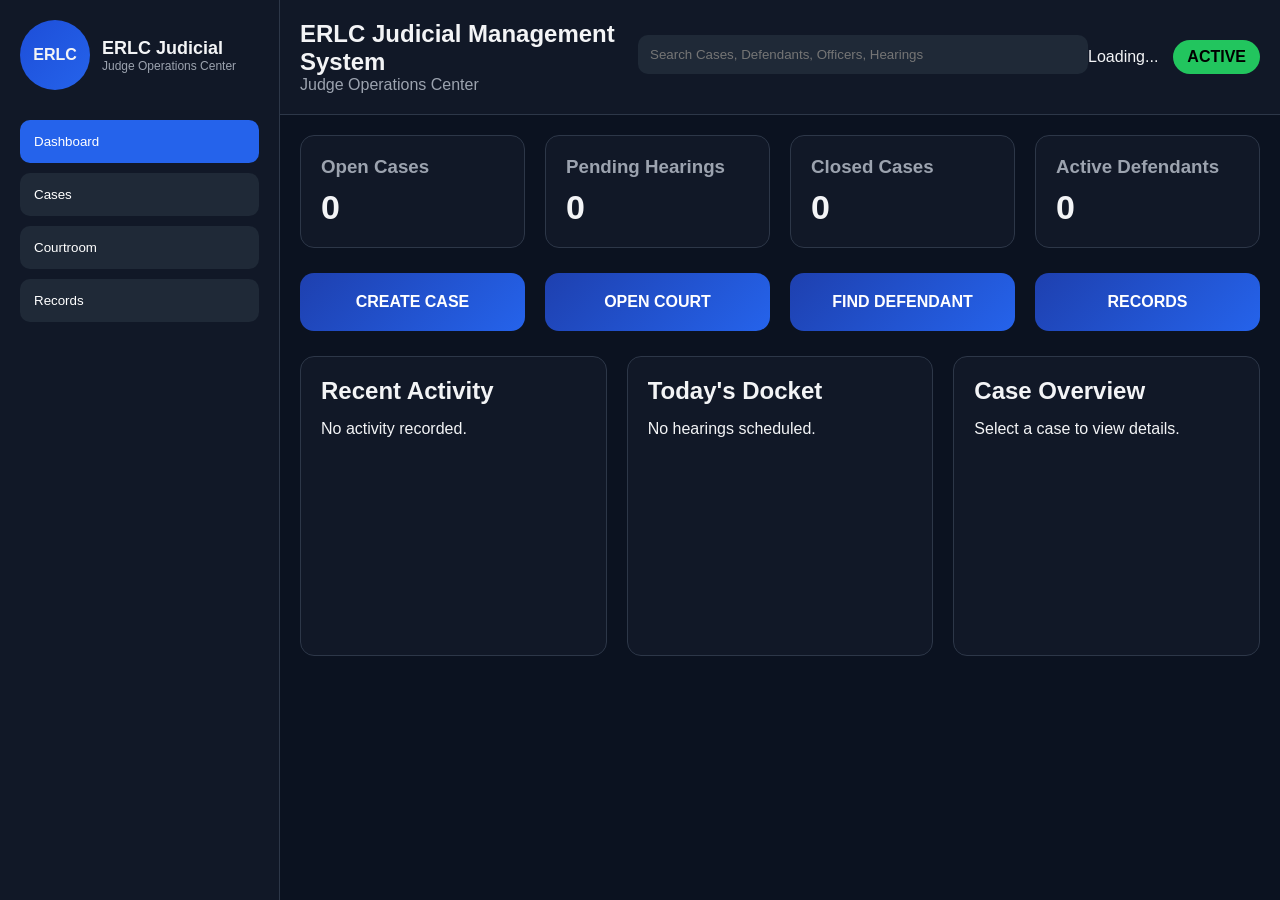
==== index.html @ 51090bc7 "Update index.html" ====
<!DOCTYPE html>
<html lang="en">

<head>

<meta charset="UTF-8">
<meta name="viewport" content="width=device-width, initial-scale=1.0">

<title>ERLC Judicial Management System</title>

<link rel="stylesheet" href="main.css">

<script defer src="storage.js"></script>
<script defer src="database.js"></script>
<script defer src="router.js"></script>
<script defer src="modal.js"></script>
<script defer src="dashboard.js"></script>
<script defer src="app.js"></script>

</head>

<body>

<div class="app">

    <!-- SIDEBAR -->

    <aside class="sidebar">

        <div class="seal-container">

            <div class="seal-placeholder">
                ERLC
            </div>

            <div class="brand">

                <h2>ERLC Judicial</h2>

                <p>Judge Operations Center</p>

            </div>

        </div>

        <nav>

            <button class="nav-btn active"
                    data-page="dashboard">

                Dashboard

            </button>

            <button class="nav-btn"
                    data-page="cases">

                Cases

            </button>

            <button class="nav-btn"
                    data-page="courtroom">

                Courtroom

            </button>

            <button class="nav-btn"
                    data-page="records">

                Records

            </button>

        </nav>

    </aside>

    <!-- MAIN -->

    <main class="main">

        <!-- HEADER -->

        <header class="header">

            <div class="header-left">

                <h1>
                    ERLC Judicial Management System
                </h1>

                <span>
                    Judge Operations Center
                </span>

            </div>

            <div class="header-center">

                <input
                    id="globalSearch"
                    type="text"
                    placeholder="Search Cases, Defendants, Officers, Hearings">

            </div>

            <div class="header-right">

                <div id="currentTime">
                    Loading...
                </div>

                <div class="activity-indicator">

                    ACTIVE

                </div>

            </div>

        </header>

        <!-- DASHBOARD -->

        <section
            id="dashboardPage"
            class="page active">

            <div class="stats-grid">

                <div class="stat-card">

                    <h3>Open Cases</h3>

                    <p id="openCases">0</p>

                </div>

                <div class="stat-card">

                    <h3>Pending Hearings</h3>

                    <p id="pendingHearings">0</p>

                </div>

                <div class="stat-card">

                    <h3>Closed Cases</h3>

                    <p id="closedCases">0</p>

                </div>

                <div class="stat-card">

                    <h3>Active Defendants</h3>

                    <p id="activeDefendants">0</p>

                </div>

            </div>

            <!-- COMMAND CENTER -->

            <div class="command-grid">

                <button class="command-btn">

                    CREATE CASE

                </button>

                <button class="command-btn">

                    OPEN COURT

                </button>

                <button class="command-btn">

                    FIND DEFENDANT

                </button>

                <button class="command-btn">

                    RECORDS

                </button>

            </div>

            <!-- PANELS -->

            <div class="panel-grid">

                <div class="panel">

                    <h2>Recent Activity</h2>

                    <div id="activityFeed">

                        No activity recorded.

                    </div>

                </div>

                <div class="panel">

                    <h2>Today's Docket</h2>

                    <div id="todayDocket">

                        No hearings scheduled.

                    </div>

                </div>

                <div class="panel">

                    <h2>Case Overview</h2>

                    <div id="caseOverview">

                        Select a case to view details.

                    </div>

                </div>

            </div>

        </section>

        <!-- PLACEHOLDERS -->

        <section
            id="casesPage"
            class="page">

            <h1>Cases Module Coming In Build 2</h1>

        </section>

        <section
            id="courtroomPage"
            class="page">

            <h1>Courtroom Module Coming In Build 3</h1>

        </section>

        <section
            id="recordsPage"
            class="page">

            <h1>Records Module Coming In Build 3</h1>

        </section>

    </main>

</div>

<div id="modalContainer"></div>

</body>
</html>
---- main.css ----
:root{
    --bg:#0b1220;
    --panel:#111827;
    --panel2:#1f2937;
    --border:#2d3748;
    --text:#f3f4f6;
    --muted:#9ca3af;
    --accent:#2563eb;

    --open:#3b82f6;
    --pending:#eab308;
    --incourt:#8b5cf6;
    --closed:#22c55e;
    --dismissed:#ef4444;
}

*{
    margin:0;
    padding:0;
    box-sizing:border-box;
}

body{
    background:var(--bg);
    color:var(--text);
    font-family:Segoe UI,Arial,sans-serif;
    height:100vh;
    overflow:hidden;
}

.app{
    display:flex;
    height:100vh;
}

.sidebar{
    width:280px;
    background:var(--panel);
    border-right:1px solid var(--border);
    padding:20px;
}

.seal-container{
    display:flex;
    gap:12px;
    align-items:center;
    margin-bottom:30px;
}

.seal-placeholder{
    width:70px;
    height:70px;
    border-radius:50%;
    background:linear-gradient(
        135deg,
        #1d4ed8,
        #2563eb
    );

    display:flex;
    align-items:center;
    justify-content:center;

    font-weight:bold;
}

.brand h2{
    font-size:18px;
}

.brand p{
    color:var(--muted);
    font-size:12px;
}

nav{
    display:flex;
    flex-direction:column;
    gap:10px;
}

.nav-btn{
    border:none;
    background:var(--panel2);
    color:white;
    padding:14px;
    border-radius:10px;
    cursor:pointer;
    text-align:left;
    transition:.2s;
}

.nav-btn:hover{
    background:#374151;
}

.nav-btn.active{
    background:var(--accent);
}

.main{
    flex:1;
    overflow:auto;
}

.header{
    display:flex;
    justify-content:space-between;
    align-items:center;

    padding:20px;
    background:var(--panel);

    border-bottom:
    1px solid var(--border);
}

.header-left h1{
    font-size:24px;
}

.header-left span{
    color:var(--muted);
}

.header-center input{
    width:450px;
    max-width:100%;
    padding:12px;
    border-radius:10px;
    border:none;
    background:var(--panel2);
    color:white;
}

.header-right{
    display:flex;
    gap:15px;
    align-items:center;
}

.activity-indicator{
    background:#22c55e;
    color:black;
    font-weight:bold;
    padding:8px 14px;
    border-radius:999px;
}

.page{
    display:none;
    padding:20px;
}

.page.active{
    display:block;
}

.stats-grid{
    display:grid;
    grid-template-columns:
    repeat(auto-fit,minmax(220px,1fr));

    gap:20px;
}

.stat-card{
    background:var(--panel);
    border:1px solid var(--border);
    border-radius:14px;
    padding:20px;
}

.stat-card h3{
    color:var(--muted);
    margin-bottom:10px;
}

.stat-card p{
    font-size:34px;
    font-weight:bold;
}

.command-grid{
    margin-top:25px;

    display:grid;

    grid-template-columns:
    repeat(auto-fit,minmax(220px,1fr));

    gap:20px;
}

.command-btn{
    background:
    linear-gradient(
        135deg,
        #1e40af,
        #2563eb
    );

    border:none;
    color:white;

    padding:20px;

    border-radius:14px;

    font-size:16px;
    font-weight:bold;

    cursor:pointer;

    transition:.2s;
}

.command-btn:hover{
    transform:translateY(-2px);
}

.panel-grid{
    margin-top:25px;

    display:grid;

    grid-template-columns:
    1fr 1fr 1fr;

    gap:20px;
}

.panel{
    background:var(--panel);
    border:1px solid var(--border);

    border-radius:14px;

    padding:20px;

    min-height:300px;
}

.panel h2{
    margin-bottom:15px;
}

.modal-overlay{
    position:fixed;
    inset:0;

    background:
    rgba(0,0,0,.7);

    display:flex;
    align-items:center;
    justify-content:center;

    z-index:999;
}

.modal{
    width:700px;
    max-width:95%;

    background:var(--panel);

    border-radius:14px;

    padding:25px;
}

.modal-close{
    float:right;
    cursor:pointer;
}

input,
select,
textarea{
    width:100%;
    margin-top:10px;
    margin-bottom:15px;

    padding:12px;

    border:none;

    border-radius:10px;

    background:var(--panel2);

    color:white;
}

button{
    cursor:pointer;
}

.status-open{
    color:var(--open);
}

.status-pending{
    color:var(--pending);
}

.status-incourt{
    color:var(--incourt);
}

.status-closed{
    color:var(--closed);
}

.status-dismissed{
    color:var(--dismissed);
}
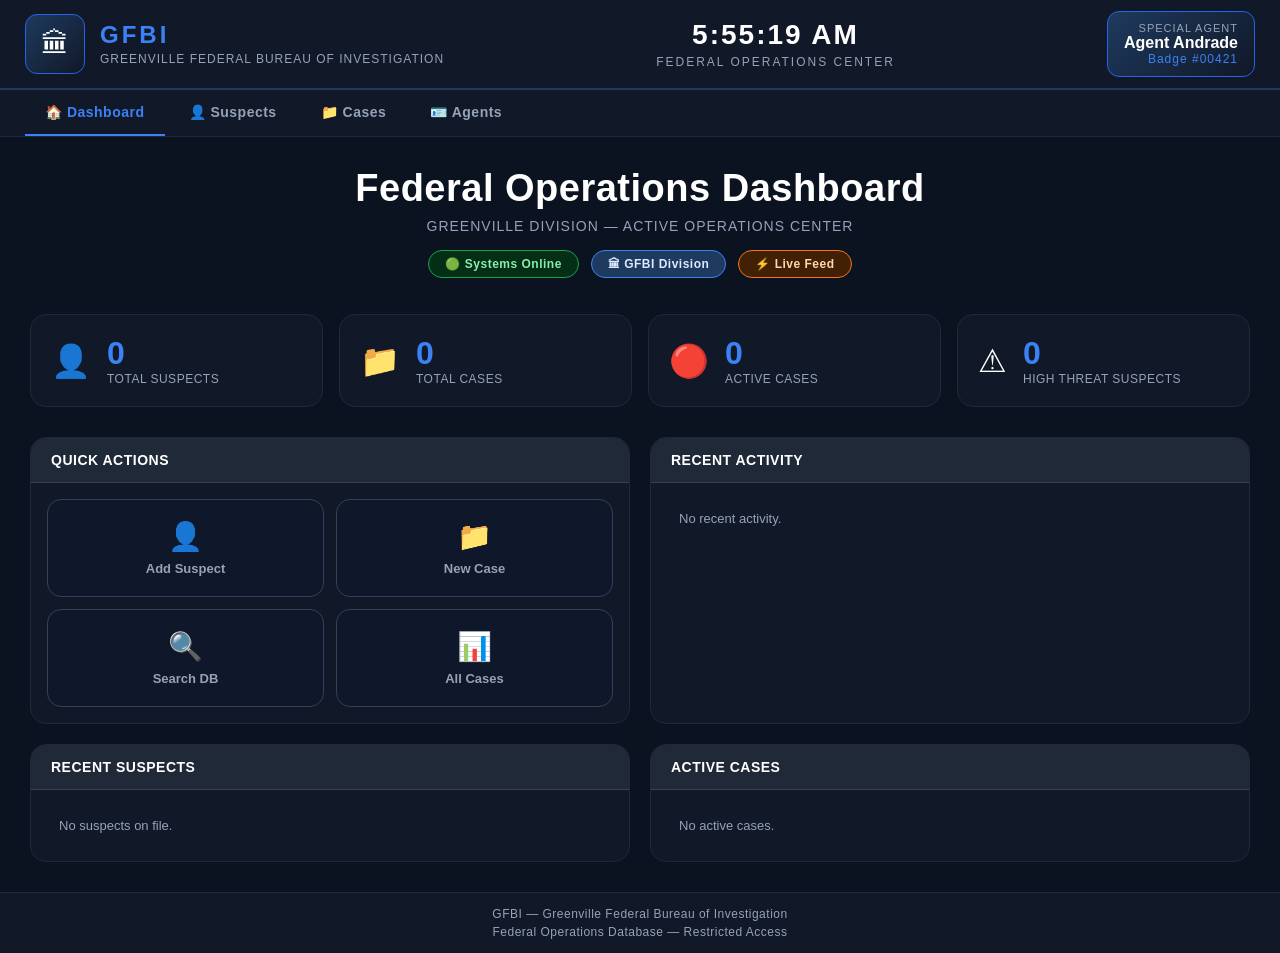
==== commit 52f813b1: "fbi" ====
--- a/index.html
+++ b/index.html
@@ -1,274 +1,543 @@
 <!DOCTYPE html>
 <html lang="en">
-
 <head>
-
 <meta charset="UTF-8">
 <meta name="viewport" content="width=device-width, initial-scale=1.0">
-
-<title>ERLC Judicial Management System</title>
-
-<link rel="stylesheet" href="main.css">
-
-<script defer src="storage.js"></script>
-<script defer src="database.js"></script>
-<script defer src="router.js"></script>
-<script defer src="modal.js"></script>
-<script defer src="dashboard.js"></script>
-<script defer src="app.js"></script>
-
+<title>GFBI — Greenville Federal Bureau of Investigation</title>
+<link rel="stylesheet" href="style.css">
 </head>
-
 <body>
 
-<div class="app">
-
-    <!-- SIDEBAR -->
-
-    <aside class="sidebar">
-
-        <div class="seal-container">
-
-            <div class="seal-placeholder">
-                ERLC
-            </div>
-
-            <div class="brand">
-
-                <h2>ERLC Judicial</h2>
-
-                <p>Judge Operations Center</p>
-
-            </div>
-
-        </div>
-
-        <nav>
-
-            <button class="nav-btn active"
-                    data-page="dashboard">
-
-                Dashboard
-
-            </button>
-
-            <button class="nav-btn"
-                    data-page="cases">
-
-                Cases
-
-            </button>
-
-            <button class="nav-btn"
-                    data-page="courtroom">
-
-                Courtroom
-
-            </button>
-
-            <button class="nav-btn"
-                    data-page="records">
-
-                Records
-
-            </button>
-
-        </nav>
-
-    </aside>
-
-    <!-- MAIN -->
-
-    <main class="main">
-
-        <!-- HEADER -->
-
-        <header class="header">
-
-            <div class="header-left">
-
-                <h1>
-                    ERLC Judicial Management System
-                </h1>
-
-                <span>
-                    Judge Operations Center
-                </span>
-
-            </div>
-
-            <div class="header-center">
-
-                <input
-                    id="globalSearch"
-                    type="text"
-                    placeholder="Search Cases, Defendants, Officers, Hearings">
-
-            </div>
-
-            <div class="header-right">
-
-                <div id="currentTime">
-                    Loading...
-                </div>
-
-                <div class="activity-indicator">
-
-                    ACTIVE
-
-                </div>
-
-            </div>
-
-        </header>
-
-        <!-- DASHBOARD -->
-
-        <section
-            id="dashboardPage"
-            class="page active">
-
-            <div class="stats-grid">
-
-                <div class="stat-card">
-
-                    <h3>Open Cases</h3>
-
-                    <p id="openCases">0</p>
-
-                </div>
-
-                <div class="stat-card">
-
-                    <h3>Pending Hearings</h3>
-
-                    <p id="pendingHearings">0</p>
-
-                </div>
-
-                <div class="stat-card">
-
-                    <h3>Closed Cases</h3>
-
-                    <p id="closedCases">0</p>
-
-                </div>
-
-                <div class="stat-card">
-
-                    <h3>Active Defendants</h3>
-
-                    <p id="activeDefendants">0</p>
-
-                </div>
-
-            </div>
-
-            <!-- COMMAND CENTER -->
-
-            <div class="command-grid">
-
-                <button class="command-btn">
-
-                    CREATE CASE
-
+<!-- HEADER -->
+<header class="top-bar">
+
+    <div class="header-left">
+        <div class="fbi-badge">
+            <span>🏛</span>
+        </div>
+        <div class="system-branding">
+            <h1>GFBI</h1>
+            <span>Greenville Federal Bureau of Investigation</span>
+        </div>
+    </div>
+
+    <div class="header-center">
+        <div id="clock">00:00:00</div>
+        <div class="dashboard-label">Federal Operations Center</div>
+    </div>
+
+    <div class="header-right">
+        <div class="agent-card">
+            <div class="agent-rank">Special Agent</div>
+            <div class="agent-name">Agent Andrade</div>
+            <div class="agent-badge">Badge #00421</div>
+        </div>
+    </div>
+
+</header>
+
+<!-- NAV -->
+<nav class="main-nav">
+    <button class="nav-btn active" onclick="showPage('dashboard')">
+        🏠 Dashboard
+    </button>
+    <button class="nav-btn" onclick="showPage('suspects')">
+        👤 Suspects
+    </button>
+    <button class="nav-btn" onclick="showPage('cases')">
+        📁 Cases
+    </button>
+    <button class="nav-btn" onclick="showPage('agents')">
+        🪪 Agents
+    </button>
+</nav>
+
+<!-- ================================================= -->
+<!-- DASHBOARD PAGE -->
+<!-- ================================================= -->
+<div id="page-dashboard" class="page active">
+
+    <div class="page-hero">
+        <h2>Federal Operations Dashboard</h2>
+        <p>Greenville Division — Active Operations Center</p>
+        <div class="hero-badges">
+            <span class="hero-badge green">🟢 Systems Online</span>
+            <span class="hero-badge blue">🏛 GFBI Division</span>
+            <span class="hero-badge yellow">⚡ Live Feed</span>
+        </div>
+    </div>
+
+    <div class="stats-row">
+        <div class="stat-card">
+            <div class="stat-icon">👤</div>
+            <div class="stat-info">
+                <div id="statSuspects" class="stat-number">0</div>
+                <div class="stat-label">Total Suspects</div>
+            </div>
+        </div>
+        <div class="stat-card">
+            <div class="stat-icon">📁</div>
+            <div class="stat-info">
+                <div id="statCases" class="stat-number">0</div>
+                <div class="stat-label">Total Cases</div>
+            </div>
+        </div>
+        <div class="stat-card">
+            <div class="stat-icon">🔴</div>
+            <div class="stat-info">
+                <div id="statActive" class="stat-number">0</div>
+                <div class="stat-label">Active Cases</div>
+            </div>
+        </div>
+        <div class="stat-card">
+            <div class="stat-icon">⚠</div>
+            <div class="stat-info">
+                <div id="statHighThreat" class="stat-number">0</div>
+                <div class="stat-label">High Threat Suspects</div>
+            </div>
+        </div>
+    </div>
+
+    <div class="dashboard-grid">
+
+        <div class="db-panel">
+            <div class="panel-header">Quick Actions</div>
+            <div class="quick-actions">
+                <button class="qa-btn" onclick="openPopup('addSuspect')">
+                    <span>👤</span>
+                    <p>Add Suspect</p>
                 </button>
-
-                <button class="command-btn">
-
-                    OPEN COURT
-
+                <button class="qa-btn" onclick="openPopup('addCase')">
+                    <span>📁</span>
+                    <p>New Case</p>
                 </button>
-
-                <button class="command-btn">
-
-                    FIND DEFENDANT
-
+                <button class="qa-btn" onclick="showPage('suspects')">
+                    <span>🔍</span>
+                    <p>Search DB</p>
                 </button>
-
-                <button class="command-btn">
-
-                    RECORDS
-
+                <button class="qa-btn" onclick="showPage('cases')">
+                    <span>📊</span>
+                    <p>All Cases</p>
                 </button>
-
-            </div>
-
-            <!-- PANELS -->
-
-            <div class="panel-grid">
-
-                <div class="panel">
-
-                    <h2>Recent Activity</h2>
-
-                    <div id="activityFeed">
-
-                        No activity recorded.
-
+            </div>
+        </div>
+
+        <div class="db-panel">
+            <div class="panel-header">Recent Activity</div>
+            <div id="activityFeed">
+                <div class="feed-empty">No recent activity.</div>
+            </div>
+        </div>
+
+        <div class="db-panel">
+            <div class="panel-header">Recent Suspects</div>
+            <div id="recentSuspects">
+                <div class="feed-empty">No suspects on file.</div>
+            </div>
+        </div>
+
+        <div class="db-panel">
+            <div class="panel-header">Active Cases</div>
+            <div id="activeCasesFeed">
+                <div class="feed-empty">No active cases.</div>
+            </div>
+        </div>
+
+    </div>
+
+</div>
+
+<!-- ================================================= -->
+<!-- SUSPECTS PAGE -->
+<!-- ================================================= -->
+<div id="page-suspects" class="page hidden">
+
+    <div class="page-toolbar">
+        <h2>Suspects Database</h2>
+        <div class="toolbar-right">
+            <input id="suspectSearch" placeholder="Search suspects..." oninput="renderSuspects()">
+            <select id="suspectFilter" onchange="renderSuspects()">
+                <option value="all">All Threat Levels</option>
+                <option value="LOW">Low</option>
+                <option value="MEDIUM">Medium</option>
+                <option value="HIGH">High</option>
+                <option value="EXTREME">Extreme</option>
+            </select>
+            <button class="action-btn" onclick="openPopup('addSuspect')">+ Add Suspect</button>
+        </div>
+    </div>
+
+    <div id="suspectGrid" class="suspect-grid"></div>
+
+</div>
+
+<!-- ================================================= -->
+<!-- CASES PAGE -->
+<!-- ================================================= -->
+<div id="page-cases" class="page hidden">
+
+    <div class="page-toolbar">
+        <h2>Cases Database</h2>
+        <div class="toolbar-right">
+            <input id="caseSearch" placeholder="Search cases..." oninput="renderCases()">
+            <select id="caseFilter" onchange="renderCases()">
+                <option value="all">All Statuses</option>
+                <option value="OPEN">Open</option>
+                <option value="ACTIVE">Active</option>
+                <option value="CLOSED">Closed</option>
+                <option value="COLD">Cold Case</option>
+            </select>
+            <button class="action-btn" onclick="openPopup('addCase')">+ New Case</button>
+        </div>
+    </div>
+
+    <div id="caseGrid" class="case-grid"></div>
+
+</div>
+
+<!-- ================================================= -->
+<!-- AGENTS PAGE -->
+<!-- ================================================= -->
+<div id="page-agents" class="page hidden">
+
+    <div class="page-toolbar">
+        <h2>Agent Panel</h2>
+    </div>
+
+    <div class="agent-profile-card">
+
+        <div class="agent-profile-left">
+            <div class="agent-avatar">🪪</div>
+            <div class="agent-profile-name">Agent Andrade</div>
+            <div class="agent-profile-rank">Special Agent</div>
+            <div class="agent-profile-badge">Badge #00421</div>
+            <div class="agent-status-badge">● Active Duty</div>
+        </div>
+
+        <div class="agent-profile-right">
+            <div class="agent-stat-grid">
+                <div class="agent-stat">
+                    <div id="agentCases" class="agent-stat-num">0</div>
+                    <div class="agent-stat-label">Cases Filed</div>
+                </div>
+                <div class="agent-stat">
+                    <div id="agentSuspects" class="agent-stat-num">0</div>
+                    <div class="agent-stat-label">Suspects Added</div>
+                </div>
+                <div class="agent-stat">
+                    <div id="agentClosed" class="agent-stat-num">0</div>
+                    <div class="agent-stat-label">Cases Closed</div>
+                </div>
+                <div class="agent-stat">
+                    <div id="agentActive" class="agent-stat-num">0</div>
+                    <div class="agent-stat-label">Active Cases</div>
+                </div>
+            </div>
+        </div>
+
+    </div>
+
+</div>
+
+<!-- ================================================= -->
+<!-- SUSPECT PROFILE PAGE -->
+<!-- ================================================= -->
+<div id="page-suspectProfile" class="page hidden">
+
+    <div class="page-toolbar">
+        <button class="back-btn" onclick="showPage('suspects')">← Back</button>
+        <h2 id="profileName">Suspect Profile</h2>
+        <div class="toolbar-right">
+            <button class="action-btn" onclick="editCurrentSuspect()">✏ Edit</button>
+            <button class="action-btn danger-btn" onclick="deleteCurrentSuspect()">🗑 Delete</button>
+        </div>
+    </div>
+
+    <div class="profile-grid">
+
+        <div class="profile-left">
+            <div class="profile-photo">
+                <div class="photo-placeholder">👤</div>
+            </div>
+            <div class="profile-id-card">
+                <div class="pid-label">SUSPECT ID</div>
+                <div id="profileId" class="pid-value">—</div>
+                <div class="pid-label">THREAT LEVEL</div>
+                <div id="profileThreat" class="threat-badge">—</div>
+                <div class="pid-label">STATUS</div>
+                <div id="profileStatus" class="pid-value">—</div>
+            </div>
+        </div>
+
+        <div class="profile-right">
+
+            <div class="profile-section">
+                <div class="profile-section-title">Personal Information</div>
+                <div class="profile-fields">
+                    <div class="profile-field">
+                        <div class="pf-label">Full Name</div>
+                        <div id="profileFullName" class="pf-value">—</div>
                     </div>
-
-                </div>
-
-                <div class="panel">
-
-                    <h2>Today's Docket</h2>
-
-                    <div id="todayDocket">
-
-                        No hearings scheduled.
-
+                    <div class="profile-field">
+                        <div class="pf-label">Username</div>
+                        <div id="profileUsername" class="pf-value">—</div>
                     </div>
-
-                </div>
-
-                <div class="panel">
-
-                    <h2>Case Overview</h2>
-
-                    <div id="caseOverview">
-
-                        Select a case to view details.
-
+                    <div class="profile-field">
+                        <div class="pf-label">Age</div>
+                        <div id="profileAge" class="pf-value">—</div>
                     </div>
-
-                </div>
-
-            </div>
-
-        </section>
-
-        <!-- PLACEHOLDERS -->
-
-        <section
-            id="casesPage"
-            class="page">
-
-            <h1>Cases Module Coming In Build 2</h1>
-
-        </section>
-
-        <section
-            id="courtroomPage"
-            class="page">
-
-            <h1>Courtroom Module Coming In Build 3</h1>
-
-        </section>
-
-        <section
-            id="recordsPage"
-            class="page">
-
-            <h1>Records Module Coming In Build 3</h1>
-
-        </section>
-
-    </main>
-
-</div>
-
-<div id="modalContainer"></div>
-
+                    <div class="profile-field">
+                        <div class="pf-label">Known Address</div>
+                        <div id="profileAddress" class="pf-value">—</div>
+                    </div>
+                </div>
+            </div>
+
+            <div class="profile-section">
+                <div class="profile-section-title">Criminal Record</div>
+                <div id="profileCharges" class="profile-text">—</div>
+            </div>
+
+            <div class="profile-section">
+                <div class="profile-section-title">Notes</div>
+                <div id="profileNotes" class="profile-text">—</div>
+            </div>
+
+            <div class="profile-section">
+                <div class="profile-section-title">Linked Cases</div>
+                <div id="profileLinkedCases" class="linked-list">—</div>
+            </div>
+
+        </div>
+
+    </div>
+
+</div>
+
+<!-- ================================================= -->
+<!-- CASE FILE PAGE -->
+<!-- ================================================= -->
+<div id="page-caseFile" class="page hidden">
+
+    <div class="page-toolbar">
+        <button class="back-btn" onclick="showPage('cases')">← Back</button>
+        <h2 id="caseFileName">Case File</h2>
+        <div class="toolbar-right">
+            <button class="action-btn" onclick="editCurrentCase()">✏ Edit</button>
+            <button class="action-btn danger-btn" onclick="deleteCurrentCase()">🗑 Delete</button>
+        </div>
+    </div>
+
+    <div class="case-file-grid">
+
+        <div class="case-file-left">
+
+            <div class="case-info-card">
+                <div class="pid-label">CASE ID</div>
+                <div id="caseFileId" class="pid-value">—</div>
+                <div class="pid-label">STATUS</div>
+                <div id="caseFileStatus" class="case-status-badge">—</div>
+                <div class="pid-label">PRIORITY</div>
+                <div id="caseFilePriority" class="pid-value">—</div>
+                <div class="pid-label">DATE OPENED</div>
+                <div id="caseFileDate" class="pid-value">—</div>
+            </div>
+
+            <div class="case-status-controls">
+                <div class="pid-label">CHANGE STATUS</div>
+                <div class="status-pills">
+                    <button class="status-pill open-pill" onclick="updateCaseStatus('OPEN')">Open</button>
+                    <button class="status-pill active-pill2" onclick="updateCaseStatus('ACTIVE')">Active</button>
+                    <button class="status-pill closed-pill2" onclick="updateCaseStatus('CLOSED')">Closed</button>
+                    <button class="status-pill cold-pill" onclick="updateCaseStatus('COLD')">Cold Case</button>
+                </div>
+            </div>
+
+        </div>
+
+        <div class="case-file-right">
+
+            <div class="profile-section">
+                <div class="profile-section-title">Case Overview</div>
+                <div class="profile-fields">
+                    <div class="profile-field">
+                        <div class="pf-label">Title</div>
+                        <div id="caseFileTitle" class="pf-value">—</div>
+                    </div>
+                    <div class="profile-field">
+                        <div class="pf-label">Lead Agent</div>
+                        <div id="caseFileAgent" class="pf-value">—</div>
+                    </div>
+                </div>
+            </div>
+
+            <div class="profile-section">
+                <div class="profile-section-title">Description</div>
+                <div id="caseFileDesc" class="profile-text">—</div>
+            </div>
+
+            <div class="profile-section">
+                <div class="profile-section-title">Linked Suspects</div>
+                <div id="caseFileLinkedSuspects" class="linked-list">—</div>
+            </div>
+
+            <div class="profile-section">
+                <div class="profile-section-title">Evidence</div>
+                <div id="caseFileEvidence" class="profile-text">—</div>
+            </div>
+
+            <div class="profile-section">
+                <div class="profile-section-title">Case Notes</div>
+                <div id="caseFileNotes" class="profile-text">—</div>
+            </div>
+
+        </div>
+
+    </div>
+
+</div>
+
+<!-- ================================================= -->
+<!-- POPUPS -->
+<!-- ================================================= -->
+
+<!-- ADD SUSPECT -->
+<div id="popup-addSuspect" class="popup-overlay hidden">
+    <div class="popup-box">
+        <div class="popup-header">
+            <h3>Add Suspect</h3>
+            <button onclick="closePopup('addSuspect')">✕</button>
+        </div>
+        <div class="popup-body">
+            <input id="sName" placeholder="Full Name *">
+            <input id="sUsername" placeholder="Username *">
+            <input id="sAge" placeholder="Age">
+            <input id="sAddress" placeholder="Known Address">
+            <select id="sThreat">
+                <option value="LOW">Low Threat</option>
+                <option value="MEDIUM">Medium Threat</option>
+                <option value="HIGH">High Threat</option>
+                <option value="EXTREME">Extreme Threat</option>
+            </select>
+            <select id="sStatus">
+                <option value="AT LARGE">At Large</option>
+                <option value="IN CUSTODY">In Custody</option>
+                <option value="WANTED">Wanted</option>
+                <option value="CLEARED">Cleared</option>
+            </select>
+            <textarea id="sCharges" placeholder="Known Charges"></textarea>
+            <textarea id="sNotes" placeholder="Agent Notes"></textarea>
+        </div>
+        <div class="popup-footer">
+            <button class="popup-btn" onclick="saveSuspect()">Save Suspect</button>
+            <button class="popup-btn secondary" onclick="closePopup('addSuspect')">Cancel</button>
+        </div>
+    </div>
+</div>
+
+<!-- ADD CASE -->
+<div id="popup-addCase" class="popup-overlay hidden">
+    <div class="popup-box">
+        <div class="popup-header">
+            <h3>New Case</h3>
+            <button onclick="closePopup('addCase')">✕</button>
+        </div>
+        <div class="popup-body">
+            <input id="cTitle" placeholder="Case Title *">
+            <input id="cAgent" placeholder="Lead Agent">
+            <select id="cStatus">
+                <option value="OPEN">Open</option>
+                <option value="ACTIVE">Active</option>
+            </select>
+            <select id="cPriority">
+                <option value="LOW">Low Priority</option>
+                <option value="MEDIUM">Medium Priority</option>
+                <option value="HIGH">High Priority</option>
+                <option value="CRITICAL">Critical</option>
+            </select>
+            <textarea id="cDesc" placeholder="Case Description"></textarea>
+            <textarea id="cEvidence" placeholder="Initial Evidence"></textarea>
+            <textarea id="cNotes" placeholder="Case Notes"></textarea>
+        </div>
+        <div class="popup-footer">
+            <button class="popup-btn" onclick="saveCase()">Save Case</button>
+            <button class="popup-btn secondary" onclick="closePopup('addCase')">Cancel</button>
+        </div>
+    </div>
+</div>
+
+<!-- EDIT SUSPECT -->
+<div id="popup-editSuspect" class="popup-overlay hidden">
+    <div class="popup-box">
+        <div class="popup-header">
+            <h3>Edit Suspect</h3>
+            <button onclick="closePopup('editSuspect')">✕</button>
+        </div>
+        <div class="popup-body">
+            <input id="esName" placeholder="Full Name *">
+            <input id="esUsername" placeholder="Username *">
+            <input id="esAge" placeholder="Age">
+            <input id="esAddress" placeholder="Known Address">
+            <select id="esThreat">
+                <option value="LOW">Low Threat</option>
+                <option value="MEDIUM">Medium Threat</option>
+                <option value="HIGH">High Threat</option>
+                <option value="EXTREME">Extreme Threat</option>
+            </select>
+            <select id="esStatus">
+                <option value="AT LARGE">At Large</option>
+                <option value="IN CUSTODY">In Custody</option>
+                <option value="WANTED">Wanted</option>
+                <option value="CLEARED">Cleared</option>
+            </select>
+            <textarea id="esCharges" placeholder="Known Charges"></textarea>
+            <textarea id="esNotes" placeholder="Agent Notes"></textarea>
+        </div>
+        <div class="popup-footer">
+            <button class="popup-btn" onclick="updateSuspect()">Save Changes</button>
+            <button class="popup-btn secondary" onclick="closePopup('editSuspect')">Cancel</button>
+        </div>
+    </div>
+</div>
+
+<!-- EDIT CASE -->
+<div id="popup-editCase" class="popup-overlay hidden">
+    <div class="popup-box">
+        <div class="popup-header">
+            <h3>Edit Case</h3>
+            <button onclick="closePopup('editCase')">✕</button>
+        </div>
+        <div class="popup-body">
+            <input id="ecTitle" placeholder="Case Title *">
+            <input id="ecAgent" placeholder="Lead Agent">
+            <select id="ecStatus">
+                <option value="OPEN">Open</option>
+                <option value="ACTIVE">Active</option>
+                <option value="CLOSED">Closed</option>
+                <option value="COLD">Cold Case</option>
+            </select>
+            <select id="ecPriority">
+                <option value="LOW">Low Priority</option>
+                <option value="MEDIUM">Medium Priority</option>
+                <option value="HIGH">High Priority</option>
+                <option value="CRITICAL">Critical</option>
+            </select>
+            <textarea id="ecDesc" placeholder="Case Description"></textarea>
+            <textarea id="ecEvidence" placeholder="Evidence"></textarea>
+            <textarea id="ecNotes" placeholder="Case Notes"></textarea>
+        </div>
+        <div class="popup-footer">
+            <button class="popup-btn" onclick="updateCase()">Save Changes</button>
+            <button class="popup-btn secondary" onclick="closePopup('editCase')">Cancel</button>
+        </div>
+    </div>
+</div>
+
+<footer class="footer">
+    <div>GFBI — Greenville Federal Bureau of Investigation</div>
+    <div>Federal Operations Database — Restricted Access</div>
+</footer>
+
+<script src="app.js"></script>
 </body>
-</html>
+</html>
--- a/style.css
+++ b/style.css
@@ -0,0 +1,1129 @@
+/* ================================================= */
+/* RESET */
+/* ================================================= */
+
+*{
+    margin:0;
+    padding:0;
+    box-sizing:border-box;
+}
+
+body{
+    background:#0b1220;
+    color:white;
+    font-family:Segoe UI, Arial, sans-serif;
+    min-height:100vh;
+    display:flex;
+    flex-direction:column;
+}
+
+/* ================================================= */
+/* HEADER */
+/* ================================================= */
+
+.top-bar{
+    height:90px;
+    display:flex;
+    align-items:center;
+    justify-content:space-between;
+    padding:0 25px;
+    background:#111827;
+    border-bottom:2px solid #1e3a5f;
+}
+
+.header-left{
+    display:flex;
+    align-items:center;
+    gap:15px;
+}
+
+.fbi-badge{
+    width:60px;
+    height:60px;
+    background:linear-gradient(135deg,#1e3a5f,#111827);
+    border-radius:12px;
+    display:flex;
+    align-items:center;
+    justify-content:center;
+    font-size:28px;
+    border:1px solid #2563eb;
+}
+
+.system-branding h1{
+    font-size:24px;
+    font-weight:800;
+    letter-spacing:3px;
+    color:#3b82f6;
+}
+
+.system-branding span{
+    color:#94a3b8;
+    font-size:12px;
+    letter-spacing:1px;
+    text-transform:uppercase;
+}
+
+.header-center{
+    text-align:center;
+}
+
+#clock{
+    font-size:28px;
+    font-weight:700;
+    letter-spacing:2px;
+}
+
+.dashboard-label{
+    color:#94a3b8;
+    font-size:12px;
+    letter-spacing:2px;
+    text-transform:uppercase;
+    margin-top:4px;
+}
+
+.header-right{
+    display:flex;
+    align-items:center;
+}
+
+.agent-card{
+    background:linear-gradient(135deg,#1e3a5f,#111827);
+    padding:10px 16px;
+    border-radius:12px;
+    border:1px solid #2563eb;
+    text-align:right;
+}
+
+.agent-rank{
+    font-size:11px;
+    color:#94a3b8;
+    text-transform:uppercase;
+    letter-spacing:1px;
+}
+
+.agent-name{
+    font-size:16px;
+    font-weight:700;
+    color:white;
+}
+
+.agent-badge{
+    font-size:12px;
+    color:#3b82f6;
+    letter-spacing:1px;
+}
+
+/* ================================================= */
+/* NAV */
+/* ================================================= */
+
+.main-nav{
+    background:#111827;
+    border-bottom:1px solid #1f2937;
+    padding:0 25px;
+    display:flex;
+    gap:4px;
+}
+
+.nav-btn{
+    background:none;
+    border:none;
+    color:#94a3b8;
+    padding:14px 20px;
+    cursor:pointer;
+    font-size:14px;
+    font-weight:600;
+    border-bottom:2px solid transparent;
+    transition:.2s;
+    letter-spacing:.5px;
+}
+
+.nav-btn:hover{
+    color:white;
+    background:#1f2937;
+}
+
+.nav-btn.active{
+    color:#3b82f6;
+    border-bottom-color:#3b82f6;
+}
+
+/* ================================================= */
+/* PAGES */
+/* ================================================= */
+
+.page{
+    flex:1;
+    padding:30px;
+    max-width:1800px;
+    margin:0 auto;
+    width:100%;
+}
+
+.page.hidden{
+    display:none;
+}
+
+.page.active{
+    display:block;
+}
+
+/* ================================================= */
+/* DASHBOARD */
+/* ================================================= */
+
+.page-hero{
+    text-align:center;
+    margin-bottom:36px;
+}
+
+.page-hero h2{
+    font-size:38px;
+    font-weight:800;
+    letter-spacing:.5px;
+    margin-bottom:8px;
+}
+
+.page-hero p{
+    color:#94a3b8;
+    font-size:14px;
+    letter-spacing:1px;
+    text-transform:uppercase;
+    margin-bottom:16px;
+}
+
+.hero-badges{
+    display:flex;
+    justify-content:center;
+    gap:12px;
+    flex-wrap:wrap;
+}
+
+.hero-badge{
+    padding:6px 16px;
+    border-radius:999px;
+    font-size:12px;
+    font-weight:700;
+    letter-spacing:.5px;
+}
+
+.hero-badge.green{
+    background:#052e16;
+    border:1px solid #16a34a;
+    color:#86efac;
+}
+
+.hero-badge.blue{
+    background:#1e3a5f;
+    border:1px solid #3b82f6;
+    color:#dbeafe;
+}
+
+.hero-badge.yellow{
+    background:#422006;
+    border:1px solid #f97316;
+    color:#fed7aa;
+}
+
+.stats-row{
+    display:grid;
+    grid-template-columns:repeat(4,1fr);
+    gap:16px;
+    margin-bottom:30px;
+}
+
+.stat-card{
+    background:#111827;
+    border:1px solid #1f2937;
+    border-radius:16px;
+    padding:20px;
+    display:flex;
+    align-items:center;
+    gap:16px;
+    transition:.2s;
+}
+
+.stat-card:hover{
+    border-color:#2563eb;
+    box-shadow:0 0 20px rgba(37,99,235,.2);
+}
+
+.stat-icon{
+    font-size:32px;
+}
+
+.stat-number{
+    font-size:32px;
+    font-weight:800;
+    color:#3b82f6;
+}
+
+.stat-label{
+    font-size:12px;
+    color:#94a3b8;
+    text-transform:uppercase;
+    letter-spacing:.5px;
+}
+
+.dashboard-grid{
+    display:grid;
+    grid-template-columns:1fr 1fr;
+    gap:20px;
+}
+
+.db-panel{
+    background:#111827;
+    border:1px solid #1f2937;
+    border-radius:16px;
+    overflow:hidden;
+}
+
+.panel-header{
+    background:#1f2937;
+    padding:14px 20px;
+    font-weight:700;
+    font-size:14px;
+    letter-spacing:.5px;
+    text-transform:uppercase;
+    border-bottom:1px solid #334155;
+}
+
+.quick-actions{
+    display:grid;
+    grid-template-columns:1fr 1fr;
+    gap:12px;
+    padding:16px;
+}
+
+.qa-btn{
+    background:#0f172a;
+    border:1px solid #334155;
+    border-radius:14px;
+    padding:20px;
+    cursor:pointer;
+    color:white;
+    transition:.2s;
+    text-align:center;
+}
+
+.qa-btn:hover{
+    border-color:#3b82f6;
+    box-shadow:0 0 16px rgba(59,130,246,.25);
+    transform:translateY(-2px);
+}
+
+.qa-btn span{
+    font-size:28px;
+    display:block;
+    margin-bottom:8px;
+}
+
+.qa-btn p{
+    font-size:13px;
+    font-weight:600;
+    color:#94a3b8;
+}
+
+#activityFeed,
+#recentSuspects,
+#activeCasesFeed{
+    padding:12px;
+    display:flex;
+    flex-direction:column;
+    gap:8px;
+    max-height:280px;
+    overflow-y:auto;
+}
+
+.feed-item{
+    background:#0f172a;
+    border:1px solid #1f2937;
+    border-radius:10px;
+    padding:10px 14px;
+    font-size:13px;
+}
+
+.feed-empty{
+    color:#94a3b8;
+    padding:16px;
+    font-size:13px;
+}
+
+/* ================================================= */
+/* PAGE TOOLBAR */
+/* ================================================= */
+
+.page-toolbar{
+    display:flex;
+    align-items:center;
+    gap:16px;
+    margin-bottom:24px;
+    flex-wrap:wrap;
+}
+
+.page-toolbar h2{
+    font-size:28px;
+    font-weight:800;
+    flex:1;
+}
+
+.toolbar-right{
+    display:flex;
+    gap:10px;
+    align-items:center;
+    flex-wrap:wrap;
+}
+
+.toolbar-right input,
+.toolbar-right select{
+    background:#111827;
+    border:1px solid #334155;
+    color:white;
+    padding:10px 14px;
+    border-radius:10px;
+    font-size:13px;
+    outline:none;
+}
+
+.toolbar-right input:focus,
+.toolbar-right select:focus{
+    border-color:#3b82f6;
+}
+
+.toolbar-right select option{
+    background:#111827;
+}
+
+.action-btn{
+    background:#2563eb;
+    border:none;
+    color:white;
+    padding:10px 18px;
+    border-radius:10px;
+    cursor:pointer;
+    font-weight:600;
+    font-size:13px;
+    transition:.2s;
+}
+
+.action-btn:hover{
+    background:#1d4ed8;
+}
+
+.danger-btn{
+    background:#dc2626;
+}
+
+.danger-btn:hover{
+    background:#b91c1c;
+}
+
+.back-btn{
+    background:#1f2937;
+    border:1px solid #334155;
+    color:white;
+    padding:10px 16px;
+    border-radius:10px;
+    cursor:pointer;
+    font-size:13px;
+    transition:.2s;
+}
+
+.back-btn:hover{
+    background:#334155;
+}
+
+/* ================================================= */
+/* SUSPECT GRID */
+/* ================================================= */
+
+.suspect-grid,
+.case-grid{
+    display:grid;
+    grid-template-columns:repeat(auto-fill,minmax(300px,1fr));
+    gap:16px;
+}
+
+.suspect-card{
+    background:#111827;
+    border:1px solid #1f2937;
+    border-radius:16px;
+    padding:20px;
+    cursor:pointer;
+    transition:.2s;
+}
+
+.suspect-card:hover{
+    border-color:#3b82f6;
+    box-shadow:0 0 20px rgba(59,130,246,.2);
+    transform:translateY(-2px);
+}
+
+.suspect-card-top{
+    display:flex;
+    align-items:center;
+    gap:12px;
+    margin-bottom:12px;
+}
+
+.suspect-avatar{
+    width:48px;
+    height:48px;
+    background:#1f2937;
+    border-radius:12px;
+    display:flex;
+    align-items:center;
+    justify-content:center;
+    font-size:24px;
+    border:1px solid #334155;
+}
+
+.suspect-card-name{
+    font-size:16px;
+    font-weight:700;
+}
+
+.suspect-card-username{
+    font-size:12px;
+    color:#94a3b8;
+}
+
+.suspect-card-meta{
+    display:flex;
+    gap:8px;
+    flex-wrap:wrap;
+}
+
+.threat-badge{
+    padding:4px 10px;
+    border-radius:999px;
+    font-size:11px;
+    font-weight:700;
+    letter-spacing:.5px;
+}
+
+.threat-LOW{
+    background:#052e16;
+    border:1px solid #16a34a;
+    color:#86efac;
+}
+
+.threat-MEDIUM{
+    background:#422006;
+    border:1px solid #f97316;
+    color:#fed7aa;
+}
+
+.threat-HIGH{
+    background:#450a0a;
+    border:1px solid #dc2626;
+    color:#fca5a5;
+}
+
+.threat-EXTREME{
+    background:#2e1065;
+    border:1px solid #7c3aed;
+    color:#ddd6fe;
+}
+
+.status-badge-small{
+    padding:4px 10px;
+    border-radius:999px;
+    font-size:11px;
+    font-weight:700;
+    background:#1f2937;
+    border:1px solid #334155;
+    color:#94a3b8;
+}
+
+/* ================================================= */
+/* CASE GRID */
+/* ================================================= */
+
+.case-card{
+    background:#111827;
+    border:1px solid #1f2937;
+    border-radius:16px;
+    padding:20px;
+    cursor:pointer;
+    transition:.2s;
+}
+
+.case-card:hover{
+    border-color:#3b82f6;
+    box-shadow:0 0 20px rgba(59,130,246,.2);
+    transform:translateY(-2px);
+}
+
+.case-card-title{
+    font-size:16px;
+    font-weight:700;
+    margin-bottom:6px;
+}
+
+.case-card-id{
+    font-size:12px;
+    color:#3b82f6;
+    letter-spacing:1px;
+    margin-bottom:10px;
+}
+
+.case-card-meta{
+    display:flex;
+    gap:8px;
+    flex-wrap:wrap;
+}
+
+.case-status-open{
+    background:#1e3a5f;
+    border:1px solid #3b82f6;
+    color:#dbeafe;
+    padding:4px 10px;
+    border-radius:999px;
+    font-size:11px;
+    font-weight:700;
+}
+
+.case-status-active{
+    background:#052e16;
+    border:1px solid #16a34a;
+    color:#86efac;
+    padding:4px 10px;
+    border-radius:999px;
+    font-size:11px;
+    font-weight:700;
+}
+
+.case-status-closed{
+    background:#1c1917;
+    border:1px solid #78716c;
+    color:#d6d3d1;
+    padding:4px 10px;
+    border-radius:999px;
+    font-size:11px;
+    font-weight:700;
+}
+
+.case-status-cold{
+    background:#1e1b4b;
+    border:1px solid #818cf8;
+    color:#e0e7ff;
+    padding:4px 10px;
+    border-radius:999px;
+    font-size:11px;
+    font-weight:700;
+}
+
+.priority-badge{
+    padding:4px 10px;
+    border-radius:999px;
+    font-size:11px;
+    font-weight:700;
+    background:#1f2937;
+    border:1px solid #334155;
+    color:#94a3b8;
+}
+
+/* ================================================= */
+/* PROFILE PAGE */
+/* ================================================= */
+
+.profile-grid{
+    display:grid;
+    grid-template-columns:280px 1fr;
+    gap:24px;
+}
+
+.profile-left{
+    display:flex;
+    flex-direction:column;
+    gap:16px;
+}
+
+.profile-photo{
+    background:#111827;
+    border:1px solid #1f2937;
+    border-radius:16px;
+    height:200px;
+    display:flex;
+    align-items:center;
+    justify-content:center;
+}
+
+.photo-placeholder{
+    font-size:80px;
+    opacity:.4;
+}
+
+.profile-id-card{
+    background:#111827;
+    border:1px solid #1f2937;
+    border-radius:16px;
+    padding:16px;
+    display:flex;
+    flex-direction:column;
+    gap:8px;
+}
+
+.pid-label{
+    font-size:10px;
+    letter-spacing:1px;
+    color:#94a3b8;
+    text-transform:uppercase;
+}
+
+.pid-value{
+    font-size:15px;
+    font-weight:700;
+    color:white;
+    margin-bottom:6px;
+}
+
+.profile-right{
+    display:flex;
+    flex-direction:column;
+    gap:16px;
+}
+
+.profile-section{
+    background:#111827;
+    border:1px solid #1f2937;
+    border-radius:16px;
+    padding:20px;
+}
+
+.profile-section-title{
+    font-size:13px;
+    font-weight:700;
+    color:#3b82f6;
+    text-transform:uppercase;
+    letter-spacing:1px;
+    margin-bottom:14px;
+    padding-bottom:8px;
+    border-bottom:1px solid #1f2937;
+}
+
+.profile-fields{
+    display:grid;
+    grid-template-columns:1fr 1fr;
+    gap:12px;
+}
+
+.profile-field{
+    background:#0f172a;
+    border-radius:10px;
+    padding:12px;
+}
+
+.pf-label{
+    font-size:10px;
+    color:#94a3b8;
+    text-transform:uppercase;
+    letter-spacing:.5px;
+    margin-bottom:4px;
+}
+
+.pf-value{
+    font-size:14px;
+    font-weight:600;
+    color:white;
+}
+
+.profile-text{
+    font-size:14px;
+    color:#cbd5e1;
+    line-height:1.8;
+    white-space:pre-wrap;
+}
+
+.linked-list{
+    display:flex;
+    flex-direction:column;
+    gap:8px;
+}
+
+.linked-item{
+    background:#0f172a;
+    border:1px solid #334155;
+    border-radius:10px;
+    padding:10px 14px;
+    font-size:13px;
+    cursor:pointer;
+    transition:.2s;
+    color:#3b82f6;
+}
+
+.linked-item:hover{
+    border-color:#3b82f6;
+}
+
+/* ================================================= */
+/* CASE FILE PAGE */
+/* ================================================= */
+
+.case-file-grid{
+    display:grid;
+    grid-template-columns:260px 1fr;
+    gap:24px;
+}
+
+.case-file-left{
+    display:flex;
+    flex-direction:column;
+    gap:16px;
+}
+
+.case-info-card{
+    background:#111827;
+    border:1px solid #1f2937;
+    border-radius:16px;
+    padding:16px;
+    display:flex;
+    flex-direction:column;
+    gap:8px;
+}
+
+.case-status-badge{
+    font-size:14px;
+    font-weight:700;
+    margin-bottom:6px;
+}
+
+.case-status-controls{
+    background:#111827;
+    border:1px solid #1f2937;
+    border-radius:16px;
+    padding:16px;
+}
+
+.status-pills{
+    display:flex;
+    flex-direction:column;
+    gap:8px;
+    margin-top:8px;
+}
+
+.status-pill{
+    padding:8px 14px;
+    border-radius:999px;
+    font-size:12px;
+    font-weight:700;
+    cursor:pointer;
+    border:1px solid transparent;
+    transition:.2s;
+    text-align:center;
+}
+
+.open-pill{
+    background:#1e3a5f;
+    border-color:#3b82f6;
+    color:#dbeafe;
+}
+
+.active-pill2{
+    background:#052e16;
+    border-color:#16a34a;
+    color:#86efac;
+}
+
+.closed-pill2{
+    background:#1c1917;
+    border-color:#78716c;
+    color:#d6d3d1;
+}
+
+.cold-pill{
+    background:#1e1b4b;
+    border-color:#818cf8;
+    color:#e0e7ff;
+}
+
+.status-pill:hover{
+    opacity:.8;
+    transform:scale(1.02);
+}
+
+.case-file-right{
+    display:flex;
+    flex-direction:column;
+    gap:16px;
+}
+
+/* ================================================= */
+/* AGENTS PAGE */
+/* ================================================= */
+
+.agent-profile-card{
+    background:#111827;
+    border:1px solid #1f2937;
+    border-radius:20px;
+    padding:30px;
+    display:grid;
+    grid-template-columns:240px 1fr;
+    gap:30px;
+}
+
+.agent-profile-left{
+    display:flex;
+    flex-direction:column;
+    align-items:center;
+    gap:10px;
+    text-align:center;
+}
+
+.agent-avatar{
+    font-size:80px;
+    background:#1e3a5f;
+    border-radius:20px;
+    width:120px;
+    height:120px;
+    display:flex;
+    align-items:center;
+    justify-content:center;
+    border:2px solid #2563eb;
+}
+
+.agent-profile-name{
+    font-size:22px;
+    font-weight:800;
+}
+
+.agent-profile-rank{
+    font-size:13px;
+    color:#94a3b8;
+    text-transform:uppercase;
+    letter-spacing:1px;
+}
+
+.agent-profile-badge{
+    font-size:14px;
+    color:#3b82f6;
+    font-weight:700;
+    letter-spacing:1px;
+}
+
+.agent-status-badge{
+    background:#052e16;
+    border:1px solid #16a34a;
+    color:#86efac;
+    padding:6px 16px;
+    border-radius:999px;
+    font-size:12px;
+    font-weight:700;
+}
+
+.agent-stat-grid{
+    display:grid;
+    grid-template-columns:1fr 1fr;
+    gap:16px;
+}
+
+.agent-stat{
+    background:#0f172a;
+    border:1px solid #1f2937;
+    border-radius:14px;
+    padding:20px;
+    text-align:center;
+}
+
+.agent-stat-num{
+    font-size:36px;
+    font-weight:800;
+    color:#3b82f6;
+}
+
+.agent-stat-label{
+    font-size:12px;
+    color:#94a3b8;
+    text-transform:uppercase;
+    letter-spacing:.5px;
+    margin-top:4px;
+}
+
+/* ================================================= */
+/* POPUPS */
+/* ================================================= */
+
+.popup-overlay{
+    position:fixed;
+    top:0;
+    left:0;
+    width:100%;
+    height:100%;
+    background:rgba(0,0,0,.7);
+    z-index:9999;
+    display:flex;
+    align-items:center;
+    justify-content:center;
+    animation:fadeIn .2s ease;
+}
+
+.popup-overlay.hidden{
+    display:none;
+}
+
+@keyframes fadeIn{
+    from{ opacity:0; }
+    to{ opacity:1; }
+}
+
+.popup-box{
+    background:#111827;
+    border:1px solid #334155;
+    border-radius:20px;
+    width:560px;
+    max-width:90%;
+    max-height:90vh;
+    overflow-y:auto;
+    animation:popUp .25s ease;
+    box-shadow:0 0 60px rgba(37,99,235,.3);
+}
+
+@keyframes popUp{
+    from{ transform:scale(.95); opacity:0; }
+    to{ transform:scale(1); opacity:1; }
+}
+
+.popup-header{
+    display:flex;
+    justify-content:space-between;
+    align-items:center;
+    padding:20px 24px;
+    border-bottom:1px solid #1f2937;
+}
+
+.popup-header h3{
+    font-size:18px;
+    font-weight:700;
+}
+
+.popup-header button{
+    background:#1f2937;
+    border:none;
+    color:white;
+    width:30px;
+    height:30px;
+    border-radius:8px;
+    cursor:pointer;
+    font-size:14px;
+}
+
+.popup-body{
+    padding:24px;
+    display:flex;
+    flex-direction:column;
+    gap:12px;
+}
+
+.popup-body input,
+.popup-body select,
+.popup-body textarea{
+    width:100%;
+    background:#0f172a;
+    border:1px solid #334155;
+    color:white;
+    padding:12px;
+    border-radius:10px;
+    font-size:14px;
+    outline:none;
+}
+
+.popup-body input:focus,
+.popup-body select:focus,
+.popup-body textarea:focus{
+    border-color:#3b82f6;
+}
+
+.popup-body select option{
+    background:#111827;
+}
+
+.popup-body textarea{
+    min-height:90px;
+    resize:vertical;
+}
+
+.popup-footer{
+    padding:16px 24px;
+    border-top:1px solid #1f2937;
+    display:flex;
+    gap:10px;
+}
+
+.popup-btn{
+    flex:1;
+    padding:12px;
+    border-radius:10px;
+    border:none;
+    cursor:pointer;
+    font-weight:700;
+    font-size:14px;
+    background:#2563eb;
+    color:white;
+    transition:.2s;
+}
+
+.popup-btn:hover{
+    background:#1d4ed8;
+}
+
+.popup-btn.secondary{
+    background:#1f2937;
+    border:1px solid #334155;
+}
+
+.popup-btn.secondary:hover{
+    background:#334155;
+}
+
+/* ================================================= */
+/* FOOTER */
+/* ================================================= */
+
+.footer{
+    background:#111827;
+    border-top:1px solid #1f2937;
+    padding:14px;
+    text-align:center;
+    color:#94a3b8;
+    font-size:12px;
+    display:flex;
+    flex-direction:column;
+    gap:4px;
+    letter-spacing:.5px;
+}
+
+/* ================================================= */
+/* SCROLLBAR */
+/* ================================================= */
+
+::-webkit-scrollbar{
+    width:6px;
+}
+
+::-webkit-scrollbar-track{
+    background:#0b1220;
+}
+
+::-webkit-scrollbar-thumb{
+    background:#334155;
+    border-radius:3px;
+}
+
+/* ================================================= */
+/* RESPONSIVE */
+/* ================================================= */
+
+@media(max-width:1200px){
+    .stats-row{ grid-template-columns:1fr 1fr; }
+    .dashboard-grid{ grid-template-columns:1fr; }
+    .profile-grid{ grid-template-columns:1fr; }
+    .case-file-grid{ grid-template-columns:1fr; }
+    .agent-profile-card{ grid-template-columns:1fr; }
+}
+
+@media(max-width:768px){
+    .stats-row{ grid-template-columns:1fr; }
+    .top-bar{ flex-direction:column; height:auto; padding:15px; gap:10px; }
+    .page{ padding:15px; }
+}
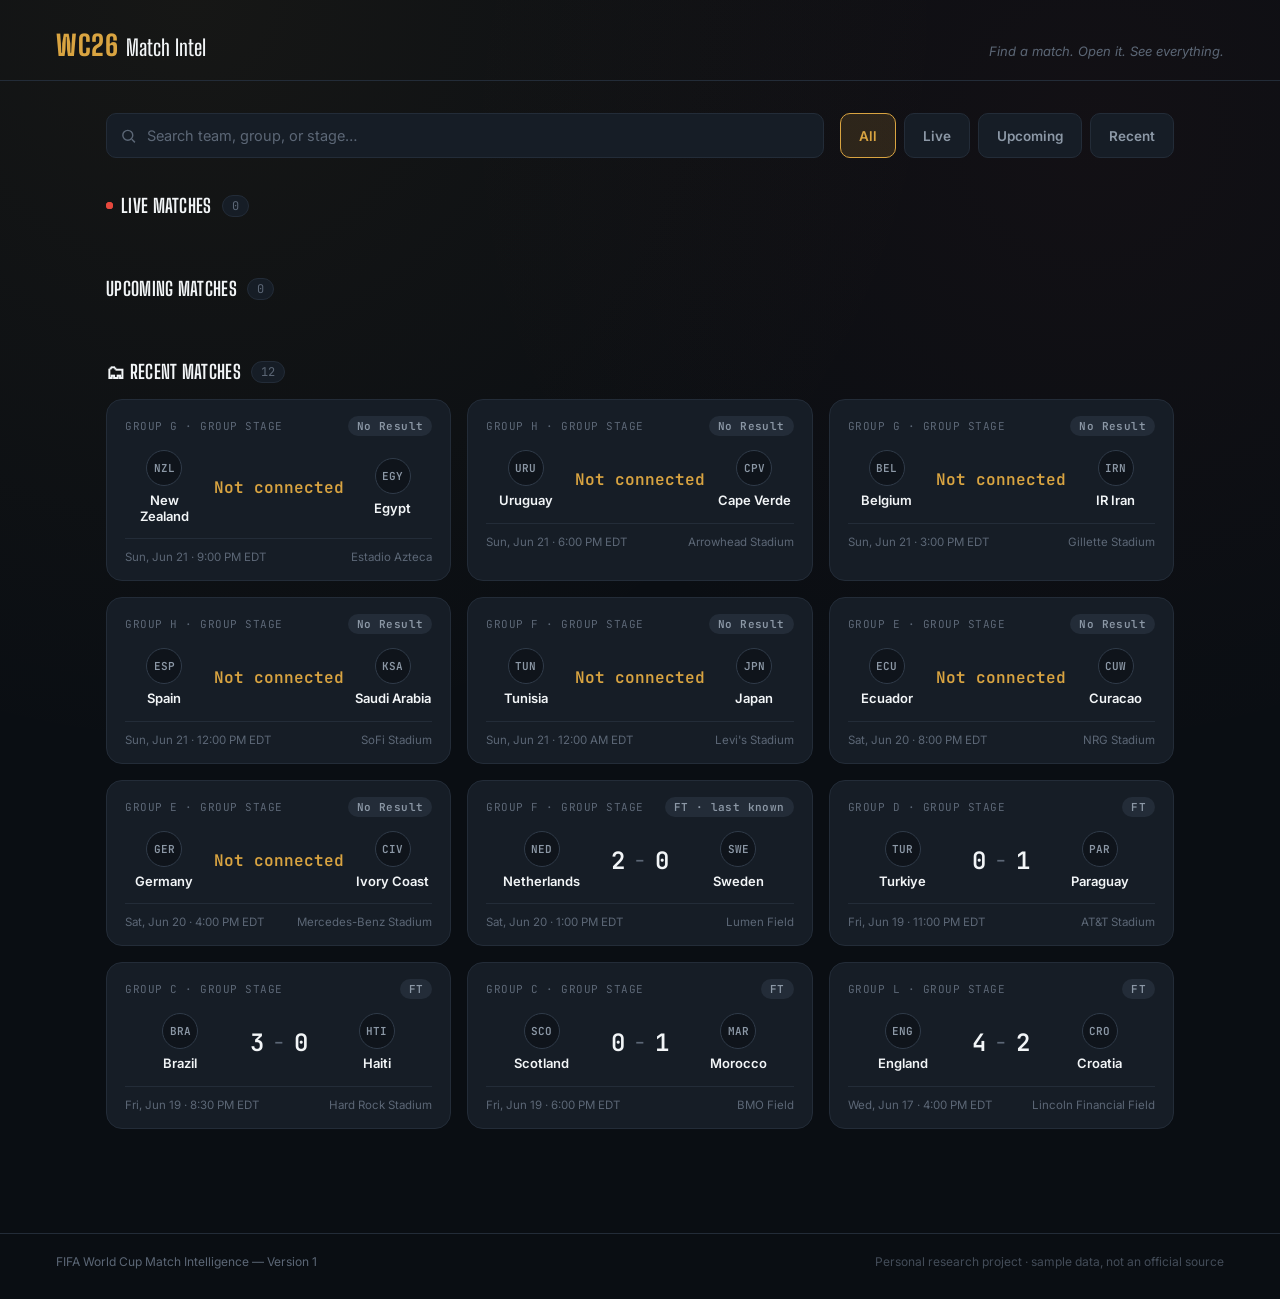
==== commit c4d1fd0e: "fc betting" ====
--- a/index.html
+++ b/index.html
@@ -3,541 +3,75 @@
 <head>
 <meta charset="UTF-8">
 <meta name="viewport" content="width=device-width, initial-scale=1.0">
-<title>GFBI — Greenville Federal Bureau of Investigation</title>
-<link rel="stylesheet" href="style.css">
+<title>WC26 Match Intel — Find a Match</title>
+<link rel="preconnect" href="https://fonts.googleapis.com">
+<link href="https://fonts.googleapis.com/css2?family=Big+Shoulders+Display:wght@600;700;800&family=Inter:wght@400;500;600;700&family=JetBrains+Mono:wght@500;600&display=swap" rel="stylesheet">
+<link rel="stylesheet" href="css/home.css">
 </head>
-<body>
+<body data-page="home">
 
-<!-- HEADER -->
-<header class="top-bar">
+  <header class="topbar">
+    <div class="brand">
+      <span class="brand-mark">WC26</span>
+      <span class="brand-sub">Match Intel</span>
+    </div>
+    <p class="tagline">Find a match. Open it. See everything.</p>
+  </header>
 
-    <div class="header-left">
-        <div class="fbi-badge">
-            <span>🏛</span>
-        </div>
-        <div class="system-branding">
-            <h1>GFBI</h1>
-            <span>Greenville Federal Bureau of Investigation</span>
-        </div>
-    </div>
+  <!-- Live ticker strip: only populated by JS when live matches exist -->
+  <div id="liveTicker" class="live-ticker" hidden>
+    <span class="ticker-label"><span class="pulse-dot"></span>LIVE</span>
+    <div class="ticker-track" id="tickerTrack"></div>
+  </div>
 
-    <div class="header-center">
-        <div id="clock">00:00:00</div>
-        <div class="dashboard-label">Federal Operations Center</div>
-    </div>
+  <main class="page">
 
-    <div class="header-right">
-        <div class="agent-card">
-            <div class="agent-rank">Special Agent</div>
-            <div class="agent-name">Agent Andrade</div>
-            <div class="agent-badge">Badge #00421</div>
-        </div>
-    </div>
+    <section class="finder-bar">
+      <div class="search-wrap">
+        <svg class="search-icon" viewBox="0 0 24 24" fill="none" stroke="currentColor" stroke-width="2"><circle cx="11" cy="11" r="7"/><line x1="21" y1="21" x2="16.65" y2="16.65"/></svg>
+        <input type="text" id="searchInput" placeholder="Search team, group, or stage…" autocomplete="off">
+      </div>
+      <div class="filter-pills" id="filterPills">
+        <button class="pill active" data-filter="all">All</button>
+        <button class="pill" data-filter="live">Live</button>
+        <button class="pill" data-filter="upcoming">Upcoming</button>
+        <button class="pill" data-filter="recent">Recent</button>
+      </div>
+    </section>
 
-</header>
+    <section class="match-section" id="liveSection">
+      <div class="section-head">
+        <h2><span class="pulse-dot small"></span>Live Matches</h2>
+        <span class="section-count" id="liveCount">0</span>
+      </div>
+      <div class="match-grid" id="liveGrid"></div>
+    </section>
 
-<!-- NAV -->
-<nav class="main-nav">
-    <button class="nav-btn active" onclick="showPage('dashboard')">
-        🏠 Dashboard
-    </button>
-    <button class="nav-btn" onclick="showPage('suspects')">
-        👤 Suspects
-    </button>
-    <button class="nav-btn" onclick="showPage('cases')">
-        📁 Cases
-    </button>
-    <button class="nav-btn" onclick="showPage('agents')">
-        🪪 Agents
-    </button>
-</nav>
+    <section class="match-section" id="upcomingSection">
+      <div class="section-head">
+        <h2>Upcoming Matches</h2>
+        <span class="section-count" id="upcomingCount">0</span>
+      </div>
+      <div class="match-grid" id="upcomingGrid"></div>
+    </section>
 
-<!-- ================================================= -->
-<!-- DASHBOARD PAGE -->
-<!-- ================================================= -->
-<div id="page-dashboard" class="page active">
+    <section class="match-section" id="recentSection">
+      <div class="section-head">
+        <h2>🗂 Recent Matches</h2>
+        <span class="section-count" id="recentCount">0</span>
+      </div>
+      <div class="match-grid" id="recentGrid"></div>
+    </section>
 
-    <div class="page-hero">
-        <h2>Federal Operations Dashboard</h2>
-        <p>Greenville Division — Active Operations Center</p>
-        <div class="hero-badges">
-            <span class="hero-badge green">🟢 Systems Online</span>
-            <span class="hero-badge blue">🏛 GFBI Division</span>
-            <span class="hero-badge yellow">⚡ Live Feed</span>
-        </div>
-    </div>
+    <p class="empty-state" id="emptyState" hidden>No matches found. Try a different team, group, or stage.</p>
 
-    <div class="stats-row">
-        <div class="stat-card">
-            <div class="stat-icon">👤</div>
-            <div class="stat-info">
-                <div id="statSuspects" class="stat-number">0</div>
-                <div class="stat-label">Total Suspects</div>
-            </div>
-        </div>
-        <div class="stat-card">
-            <div class="stat-icon">📁</div>
-            <div class="stat-info">
-                <div id="statCases" class="stat-number">0</div>
-                <div class="stat-label">Total Cases</div>
-            </div>
-        </div>
-        <div class="stat-card">
-            <div class="stat-icon">🔴</div>
-            <div class="stat-info">
-                <div id="statActive" class="stat-number">0</div>
-                <div class="stat-label">Active Cases</div>
-            </div>
-        </div>
-        <div class="stat-card">
-            <div class="stat-icon">⚠</div>
-            <div class="stat-info">
-                <div id="statHighThreat" class="stat-number">0</div>
-                <div class="stat-label">High Threat Suspects</div>
-            </div>
-        </div>
-    </div>
+  </main>
 
-    <div class="dashboard-grid">
+  <footer class="site-footer">
+    <span>FIFA World Cup Match Intelligence — Version 1</span>
+    <span class="footer-dim">Personal research project · sample data, not an official source</span>
+  </footer>
 
-        <div class="db-panel">
-            <div class="panel-header">Quick Actions</div>
-            <div class="quick-actions">
-                <button class="qa-btn" onclick="openPopup('addSuspect')">
-                    <span>👤</span>
-                    <p>Add Suspect</p>
-                </button>
-                <button class="qa-btn" onclick="openPopup('addCase')">
-                    <span>📁</span>
-                    <p>New Case</p>
-                </button>
-                <button class="qa-btn" onclick="showPage('suspects')">
-                    <span>🔍</span>
-                    <p>Search DB</p>
-                </button>
-                <button class="qa-btn" onclick="showPage('cases')">
-                    <span>📊</span>
-                    <p>All Cases</p>
-                </button>
-            </div>
-        </div>
-
-        <div class="db-panel">
-            <div class="panel-header">Recent Activity</div>
-            <div id="activityFeed">
-                <div class="feed-empty">No recent activity.</div>
-            </div>
-        </div>
-
-        <div class="db-panel">
-            <div class="panel-header">Recent Suspects</div>
-            <div id="recentSuspects">
-                <div class="feed-empty">No suspects on file.</div>
-            </div>
-        </div>
-
-        <div class="db-panel">
-            <div class="panel-header">Active Cases</div>
-            <div id="activeCasesFeed">
-                <div class="feed-empty">No active cases.</div>
-            </div>
-        </div>
-
-    </div>
-
-</div>
-
-<!-- ================================================= -->
-<!-- SUSPECTS PAGE -->
-<!-- ================================================= -->
-<div id="page-suspects" class="page hidden">
-
-    <div class="page-toolbar">
-        <h2>Suspects Database</h2>
-        <div class="toolbar-right">
-            <input id="suspectSearch" placeholder="Search suspects..." oninput="renderSuspects()">
-            <select id="suspectFilter" onchange="renderSuspects()">
-                <option value="all">All Threat Levels</option>
-                <option value="LOW">Low</option>
-                <option value="MEDIUM">Medium</option>
-                <option value="HIGH">High</option>
-                <option value="EXTREME">Extreme</option>
-            </select>
-            <button class="action-btn" onclick="openPopup('addSuspect')">+ Add Suspect</button>
-        </div>
-    </div>
-
-    <div id="suspectGrid" class="suspect-grid"></div>
-
-</div>
-
-<!-- ================================================= -->
-<!-- CASES PAGE -->
-<!-- ================================================= -->
-<div id="page-cases" class="page hidden">
-
-    <div class="page-toolbar">
-        <h2>Cases Database</h2>
-        <div class="toolbar-right">
-            <input id="caseSearch" placeholder="Search cases..." oninput="renderCases()">
-            <select id="caseFilter" onchange="renderCases()">
-                <option value="all">All Statuses</option>
-                <option value="OPEN">Open</option>
-                <option value="ACTIVE">Active</option>
-                <option value="CLOSED">Closed</option>
-                <option value="COLD">Cold Case</option>
-            </select>
-            <button class="action-btn" onclick="openPopup('addCase')">+ New Case</button>
-        </div>
-    </div>
-
-    <div id="caseGrid" class="case-grid"></div>
-
-</div>
-
-<!-- ================================================= -->
-<!-- AGENTS PAGE -->
-<!-- ================================================= -->
-<div id="page-agents" class="page hidden">
-
-    <div class="page-toolbar">
-        <h2>Agent Panel</h2>
-    </div>
-
-    <div class="agent-profile-card">
-
-        <div class="agent-profile-left">
-            <div class="agent-avatar">🪪</div>
-            <div class="agent-profile-name">Agent Andrade</div>
-            <div class="agent-profile-rank">Special Agent</div>
-            <div class="agent-profile-badge">Badge #00421</div>
-            <div class="agent-status-badge">● Active Duty</div>
-        </div>
-
-        <div class="agent-profile-right">
-            <div class="agent-stat-grid">
-                <div class="agent-stat">
-                    <div id="agentCases" class="agent-stat-num">0</div>
-                    <div class="agent-stat-label">Cases Filed</div>
-                </div>
-                <div class="agent-stat">
-                    <div id="agentSuspects" class="agent-stat-num">0</div>
-                    <div class="agent-stat-label">Suspects Added</div>
-                </div>
-                <div class="agent-stat">
-                    <div id="agentClosed" class="agent-stat-num">0</div>
-                    <div class="agent-stat-label">Cases Closed</div>
-                </div>
-                <div class="agent-stat">
-                    <div id="agentActive" class="agent-stat-num">0</div>
-                    <div class="agent-stat-label">Active Cases</div>
-                </div>
-            </div>
-        </div>
-
-    </div>
-
-</div>
-
-<!-- ================================================= -->
-<!-- SUSPECT PROFILE PAGE -->
-<!-- ================================================= -->
-<div id="page-suspectProfile" class="page hidden">
-
-    <div class="page-toolbar">
-        <button class="back-btn" onclick="showPage('suspects')">← Back</button>
-        <h2 id="profileName">Suspect Profile</h2>
-        <div class="toolbar-right">
-            <button class="action-btn" onclick="editCurrentSuspect()">✏ Edit</button>
-            <button class="action-btn danger-btn" onclick="deleteCurrentSuspect()">🗑 Delete</button>
-        </div>
-    </div>
-
-    <div class="profile-grid">
-
-        <div class="profile-left">
-            <div class="profile-photo">
-                <div class="photo-placeholder">👤</div>
-            </div>
-            <div class="profile-id-card">
-                <div class="pid-label">SUSPECT ID</div>
-                <div id="profileId" class="pid-value">—</div>
-                <div class="pid-label">THREAT LEVEL</div>
-                <div id="profileThreat" class="threat-badge">—</div>
-                <div class="pid-label">STATUS</div>
-                <div id="profileStatus" class="pid-value">—</div>
-            </div>
-        </div>
-
-        <div class="profile-right">
-
-            <div class="profile-section">
-                <div class="profile-section-title">Personal Information</div>
-                <div class="profile-fields">
-                    <div class="profile-field">
-                        <div class="pf-label">Full Name</div>
-                        <div id="profileFullName" class="pf-value">—</div>
-                    </div>
-                    <div class="profile-field">
-                        <div class="pf-label">Username</div>
-                        <div id="profileUsername" class="pf-value">—</div>
-                    </div>
-                    <div class="profile-field">
-                        <div class="pf-label">Age</div>
-                        <div id="profileAge" class="pf-value">—</div>
-                    </div>
-                    <div class="profile-field">
-                        <div class="pf-label">Known Address</div>
-                        <div id="profileAddress" class="pf-value">—</div>
-                    </div>
-                </div>
-            </div>
-
-            <div class="profile-section">
-                <div class="profile-section-title">Criminal Record</div>
-                <div id="profileCharges" class="profile-text">—</div>
-            </div>
-
-            <div class="profile-section">
-                <div class="profile-section-title">Notes</div>
-                <div id="profileNotes" class="profile-text">—</div>
-            </div>
-
-            <div class="profile-section">
-                <div class="profile-section-title">Linked Cases</div>
-                <div id="profileLinkedCases" class="linked-list">—</div>
-            </div>
-
-        </div>
-
-    </div>
-
-</div>
-
-<!-- ================================================= -->
-<!-- CASE FILE PAGE -->
-<!-- ================================================= -->
-<div id="page-caseFile" class="page hidden">
-
-    <div class="page-toolbar">
-        <button class="back-btn" onclick="showPage('cases')">← Back</button>
-        <h2 id="caseFileName">Case File</h2>
-        <div class="toolbar-right">
-            <button class="action-btn" onclick="editCurrentCase()">✏ Edit</button>
-            <button class="action-btn danger-btn" onclick="deleteCurrentCase()">🗑 Delete</button>
-        </div>
-    </div>
-
-    <div class="case-file-grid">
-
-        <div class="case-file-left">
-
-            <div class="case-info-card">
-                <div class="pid-label">CASE ID</div>
-                <div id="caseFileId" class="pid-value">—</div>
-                <div class="pid-label">STATUS</div>
-                <div id="caseFileStatus" class="case-status-badge">—</div>
-                <div class="pid-label">PRIORITY</div>
-                <div id="caseFilePriority" class="pid-value">—</div>
-                <div class="pid-label">DATE OPENED</div>
-                <div id="caseFileDate" class="pid-value">—</div>
-            </div>
-
-            <div class="case-status-controls">
-                <div class="pid-label">CHANGE STATUS</div>
-                <div class="status-pills">
-                    <button class="status-pill open-pill" onclick="updateCaseStatus('OPEN')">Open</button>
-                    <button class="status-pill active-pill2" onclick="updateCaseStatus('ACTIVE')">Active</button>
-                    <button class="status-pill closed-pill2" onclick="updateCaseStatus('CLOSED')">Closed</button>
-                    <button class="status-pill cold-pill" onclick="updateCaseStatus('COLD')">Cold Case</button>
-                </div>
-            </div>
-
-        </div>
-
-        <div class="case-file-right">
-
-            <div class="profile-section">
-                <div class="profile-section-title">Case Overview</div>
-                <div class="profile-fields">
-                    <div class="profile-field">
-                        <div class="pf-label">Title</div>
-                        <div id="caseFileTitle" class="pf-value">—</div>
-                    </div>
-                    <div class="profile-field">
-                        <div class="pf-label">Lead Agent</div>
-                        <div id="caseFileAgent" class="pf-value">—</div>
-                    </div>
-                </div>
-            </div>
-
-            <div class="profile-section">
-                <div class="profile-section-title">Description</div>
-                <div id="caseFileDesc" class="profile-text">—</div>
-            </div>
-
-            <div class="profile-section">
-                <div class="profile-section-title">Linked Suspects</div>
-                <div id="caseFileLinkedSuspects" class="linked-list">—</div>
-            </div>
-
-            <div class="profile-section">
-                <div class="profile-section-title">Evidence</div>
-                <div id="caseFileEvidence" class="profile-text">—</div>
-            </div>
-
-            <div class="profile-section">
-                <div class="profile-section-title">Case Notes</div>
-                <div id="caseFileNotes" class="profile-text">—</div>
-            </div>
-
-        </div>
-
-    </div>
-
-</div>
-
-<!-- ================================================= -->
-<!-- POPUPS -->
-<!-- ================================================= -->
-
-<!-- ADD SUSPECT -->
-<div id="popup-addSuspect" class="popup-overlay hidden">
-    <div class="popup-box">
-        <div class="popup-header">
-            <h3>Add Suspect</h3>
-            <button onclick="closePopup('addSuspect')">✕</button>
-        </div>
-        <div class="popup-body">
-            <input id="sName" placeholder="Full Name *">
-            <input id="sUsername" placeholder="Username *">
-            <input id="sAge" placeholder="Age">
-            <input id="sAddress" placeholder="Known Address">
-            <select id="sThreat">
-                <option value="LOW">Low Threat</option>
-                <option value="MEDIUM">Medium Threat</option>
-                <option value="HIGH">High Threat</option>
-                <option value="EXTREME">Extreme Threat</option>
-            </select>
-            <select id="sStatus">
-                <option value="AT LARGE">At Large</option>
-                <option value="IN CUSTODY">In Custody</option>
-                <option value="WANTED">Wanted</option>
-                <option value="CLEARED">Cleared</option>
-            </select>
-            <textarea id="sCharges" placeholder="Known Charges"></textarea>
-            <textarea id="sNotes" placeholder="Agent Notes"></textarea>
-        </div>
-        <div class="popup-footer">
-            <button class="popup-btn" onclick="saveSuspect()">Save Suspect</button>
-            <button class="popup-btn secondary" onclick="closePopup('addSuspect')">Cancel</button>
-        </div>
-    </div>
-</div>
-
-<!-- ADD CASE -->
-<div id="popup-addCase" class="popup-overlay hidden">
-    <div class="popup-box">
-        <div class="popup-header">
-            <h3>New Case</h3>
-            <button onclick="closePopup('addCase')">✕</button>
-        </div>
-        <div class="popup-body">
-            <input id="cTitle" placeholder="Case Title *">
-            <input id="cAgent" placeholder="Lead Agent">
-            <select id="cStatus">
-                <option value="OPEN">Open</option>
-                <option value="ACTIVE">Active</option>
-            </select>
-            <select id="cPriority">
-                <option value="LOW">Low Priority</option>
-                <option value="MEDIUM">Medium Priority</option>
-                <option value="HIGH">High Priority</option>
-                <option value="CRITICAL">Critical</option>
-            </select>
-            <textarea id="cDesc" placeholder="Case Description"></textarea>
-            <textarea id="cEvidence" placeholder="Initial Evidence"></textarea>
-            <textarea id="cNotes" placeholder="Case Notes"></textarea>
-        </div>
-        <div class="popup-footer">
-            <button class="popup-btn" onclick="saveCase()">Save Case</button>
-            <button class="popup-btn secondary" onclick="closePopup('addCase')">Cancel</button>
-        </div>
-    </div>
-</div>
-
-<!-- EDIT SUSPECT -->
-<div id="popup-editSuspect" class="popup-overlay hidden">
-    <div class="popup-box">
-        <div class="popup-header">
-            <h3>Edit Suspect</h3>
-            <button onclick="closePopup('editSuspect')">✕</button>
-        </div>
-        <div class="popup-body">
-            <input id="esName" placeholder="Full Name *">
-            <input id="esUsername" placeholder="Username *">
-            <input id="esAge" placeholder="Age">
-            <input id="esAddress" placeholder="Known Address">
-            <select id="esThreat">
-                <option value="LOW">Low Threat</option>
-                <option value="MEDIUM">Medium Threat</option>
-                <option value="HIGH">High Threat</option>
-                <option value="EXTREME">Extreme Threat</option>
-            </select>
-            <select id="esStatus">
-                <option value="AT LARGE">At Large</option>
-                <option value="IN CUSTODY">In Custody</option>
-                <option value="WANTED">Wanted</option>
-                <option value="CLEARED">Cleared</option>
-            </select>
-            <textarea id="esCharges" placeholder="Known Charges"></textarea>
-            <textarea id="esNotes" placeholder="Agent Notes"></textarea>
-        </div>
-        <div class="popup-footer">
-            <button class="popup-btn" onclick="updateSuspect()">Save Changes</button>
-            <button class="popup-btn secondary" onclick="closePopup('editSuspect')">Cancel</button>
-        </div>
-    </div>
-</div>
-
-<!-- EDIT CASE -->
-<div id="popup-editCase" class="popup-overlay hidden">
-    <div class="popup-box">
-        <div class="popup-header">
-            <h3>Edit Case</h3>
-            <button onclick="closePopup('editCase')">✕</button>
-        </div>
-        <div class="popup-body">
-            <input id="ecTitle" placeholder="Case Title *">
-            <input id="ecAgent" placeholder="Lead Agent">
-            <select id="ecStatus">
-                <option value="OPEN">Open</option>
-                <option value="ACTIVE">Active</option>
-                <option value="CLOSED">Closed</option>
-                <option value="COLD">Cold Case</option>
-            </select>
-            <select id="ecPriority">
-                <option value="LOW">Low Priority</option>
-                <option value="MEDIUM">Medium Priority</option>
-                <option value="HIGH">High Priority</option>
-                <option value="CRITICAL">Critical</option>
-            </select>
-            <textarea id="ecDesc" placeholder="Case Description"></textarea>
-            <textarea id="ecEvidence" placeholder="Evidence"></textarea>
-            <textarea id="ecNotes" placeholder="Case Notes"></textarea>
-        </div>
-        <div class="popup-footer">
-            <button class="popup-btn" onclick="updateCase()">Save Changes</button>
-            <button class="popup-btn secondary" onclick="closePopup('editCase')">Cancel</button>
-        </div>
-    </div>
-</div>
-
-<footer class="footer">
-    <div>GFBI — Greenville Federal Bureau of Investigation</div>
-    <div>Federal Operations Database — Restricted Access</div>
-</footer>
-
-<script src="app.js"></script>
+  <script src="js/home.js"></script>
 </body>
-</html>+</html>
--- a/css/home.css
+++ b/css/home.css
@@ -0,0 +1,418 @@
+/* ============================================
+   DESIGN TOKENS
+   Stadium-at-night palette: charcoal base, muted
+   gold accent, red reserved strictly for LIVE state.
+   ============================================ */
+:root {
+  --bg: #0A0E13;
+  --bg-elevated: #0F141B;
+  --surface: #161D26;
+  --surface-hover: #1C2531;
+  --border: #232C38;
+  --border-strong: #303B49;
+
+  --text-primary: #F2F5F7;
+  --text-secondary: #8C98A6;
+  --text-tertiary: #5C6776;
+
+  --accent-gold: #D9A441;
+  --accent-gold-soft: rgba(217, 164, 65, 0.14);
+  --live-red: #E5483D;
+  --live-red-soft: rgba(229, 72, 61, 0.14);
+  --win-green: #4FAE7C;
+  --loss-red: #C75450;
+
+  --radius-sm: 6px;
+  --radius-md: 10px;
+  --radius-lg: 16px;
+
+  --font-display: 'Big Shoulders Display', sans-serif;
+  --font-body: 'Inter', sans-serif;
+  --font-mono: 'JetBrains Mono', monospace;
+}
+
+* { box-sizing: border-box; }
+
+html, body {
+  margin: 0;
+  padding: 0;
+  background: var(--bg);
+  color: var(--text-primary);
+  font-family: var(--font-body);
+}
+
+body {
+  background-image:
+    radial-gradient(circle at 15% 0%, rgba(217,164,65,0.06), transparent 45%),
+    radial-gradient(circle at 85% 10%, rgba(229,72,61,0.04), transparent 40%);
+  min-height: 100vh;
+}
+
+a { color: inherit; }
+
+:focus-visible {
+  outline: 2px solid var(--accent-gold);
+  outline-offset: 2px;
+}
+
+/* Without this, any element that also has an explicit `display` CSS rule
+   (e.g. .live-ticker { display: flex }) silently wins over the native
+   [hidden] attribute due to equal selector specificity — so el.hidden =
+   true would not actually hide it. This makes `hidden` always win. */
+[hidden] { display: none !important; }
+
+@media (prefers-reduced-motion: reduce) {
+  *, *::before, *::after { animation-duration: 0.001ms !important; transition-duration: 0.001ms !important; }
+}
+
+/* ============================================
+   TOP BAR
+   ============================================ */
+.topbar {
+  display: flex;
+  align-items: baseline;
+  gap: 14px;
+  padding: 28px clamp(20px, 5vw, 56px) 18px;
+  border-bottom: 1px solid var(--border);
+  flex-wrap: wrap;
+}
+
+.brand-mark {
+  font-family: var(--font-display);
+  font-weight: 800;
+  font-size: 28px;
+  letter-spacing: 0.5px;
+  color: var(--accent-gold);
+}
+
+.brand-sub {
+  font-family: var(--font-display);
+  font-weight: 600;
+  font-size: 22px;
+  color: var(--text-primary);
+  margin-left: 4px;
+}
+
+.tagline {
+  margin: 0 0 0 auto;
+  color: var(--text-tertiary);
+  font-size: 13px;
+  font-style: italic;
+}
+
+/* ============================================
+   LIVE TICKER STRIP
+   ============================================ */
+.live-ticker {
+  display: flex;
+  align-items: center;
+  background: var(--bg-elevated);
+  border-bottom: 1px solid var(--border);
+  overflow: hidden;
+}
+
+.ticker-label {
+  display: flex;
+  align-items: center;
+  gap: 8px;
+  flex-shrink: 0;
+  padding: 10px 16px;
+  background: var(--live-red-soft);
+  color: var(--live-red);
+  font-family: var(--font-display);
+  font-weight: 700;
+  font-size: 13px;
+  letter-spacing: 1px;
+  border-right: 1px solid var(--border);
+}
+
+.ticker-track {
+  display: flex;
+  gap: 32px;
+  padding: 10px 20px;
+  overflow-x: auto;
+  scrollbar-width: none;
+  white-space: nowrap;
+}
+.ticker-track::-webkit-scrollbar { display: none; }
+
+.ticker-item {
+  font-family: var(--font-mono);
+  font-size: 13px;
+  color: var(--text-secondary);
+  display: flex;
+  align-items: center;
+  gap: 6px;
+}
+.ticker-item b { color: var(--text-primary); font-weight: 600; }
+.ticker-item .t-min { color: var(--live-red); }
+
+/* ============================================
+   PULSE DOT (live indicator)
+   ============================================ */
+.pulse-dot {
+  width: 9px;
+  height: 9px;
+  border-radius: 50%;
+  background: var(--live-red);
+  position: relative;
+  display: inline-block;
+}
+.pulse-dot::after {
+  content: '';
+  position: absolute;
+  inset: 0;
+  border-radius: 50%;
+  background: var(--live-red);
+  animation: pulse 1.6s ease-out infinite;
+}
+.pulse-dot.small { width: 7px; height: 7px; }
+
+@keyframes pulse {
+  0% { transform: scale(1); opacity: 0.7; }
+  100% { transform: scale(2.6); opacity: 0; }
+}
+
+/* ============================================
+   FINDER BAR (search + filters)
+   ============================================ */
+.page {
+  max-width: 1180px;
+  margin: 0 auto;
+  padding: 32px clamp(20px, 5vw, 56px) 60px;
+}
+
+.finder-bar {
+  display: flex;
+  gap: 16px;
+  flex-wrap: wrap;
+  margin-bottom: 36px;
+}
+
+.search-wrap {
+  position: relative;
+  flex: 1 1 320px;
+}
+
+.search-icon {
+  position: absolute;
+  left: 14px;
+  top: 50%;
+  transform: translateY(-50%);
+  width: 17px;
+  height: 17px;
+  color: var(--text-tertiary);
+  pointer-events: none;
+}
+
+#searchInput {
+  width: 100%;
+  background: var(--surface);
+  border: 1px solid var(--border);
+  border-radius: var(--radius-md);
+  padding: 13px 16px 13px 40px;
+  color: var(--text-primary);
+  font-family: var(--font-body);
+  font-size: 14.5px;
+}
+#searchInput::placeholder { color: var(--text-tertiary); }
+#searchInput:focus { border-color: var(--accent-gold); outline: none; }
+
+.filter-pills {
+  display: flex;
+  gap: 8px;
+}
+
+.pill {
+  background: var(--surface);
+  border: 1px solid var(--border);
+  color: var(--text-secondary);
+  font-family: var(--font-body);
+  font-weight: 600;
+  font-size: 13.5px;
+  padding: 0 18px;
+  border-radius: var(--radius-md);
+  cursor: pointer;
+  transition: background 0.15s, color 0.15s, border-color 0.15s;
+}
+.pill:hover { background: var(--surface-hover); color: var(--text-primary); }
+.pill.active {
+  background: var(--accent-gold-soft);
+  border-color: var(--accent-gold);
+  color: var(--accent-gold);
+}
+
+/* ============================================
+   SECTIONS + GRID
+   ============================================ */
+.match-section { margin-bottom: 44px; }
+
+.section-head {
+  display: flex;
+  align-items: center;
+  gap: 10px;
+  margin-bottom: 16px;
+}
+
+.section-head h2 {
+  font-family: var(--font-display);
+  font-weight: 700;
+  font-size: 19px;
+  letter-spacing: 0.3px;
+  margin: 0;
+  display: flex;
+  align-items: center;
+  gap: 8px;
+  text-transform: uppercase;
+}
+
+.section-count {
+  font-family: var(--font-mono);
+  font-size: 12px;
+  color: var(--text-tertiary);
+  background: var(--surface);
+  border: 1px solid var(--border);
+  border-radius: 100px;
+  padding: 2px 9px;
+}
+
+.match-grid {
+  display: grid;
+  grid-template-columns: repeat(auto-fill, minmax(280px, 1fr));
+  gap: 16px;
+}
+
+.empty-state {
+  text-align: center;
+  color: var(--text-tertiary);
+  padding: 40px 0;
+  font-size: 14px;
+}
+
+/* ============================================
+   MATCH CARD — signature element
+   ============================================ */
+.match-card {
+  background: var(--surface);
+  border: 1px solid var(--border);
+  border-radius: var(--radius-lg);
+  padding: 16px 18px;
+  cursor: pointer;
+  transition: border-color 0.15s, transform 0.15s, background 0.15s;
+  display: flex;
+  flex-direction: column;
+  gap: 14px;
+  text-decoration: none;
+}
+.match-card:hover {
+  border-color: var(--border-strong);
+  background: var(--surface-hover);
+  transform: translateY(-2px);
+}
+
+.card-row-top {
+  display: flex;
+  justify-content: space-between;
+  align-items: center;
+}
+
+.meta-tag {
+  font-family: var(--font-mono);
+  font-size: 11px;
+  letter-spacing: 0.5px;
+  color: var(--text-tertiary);
+  text-transform: uppercase;
+}
+
+.status-pill {
+  display: flex;
+  align-items: center;
+  gap: 6px;
+  font-family: var(--font-mono);
+  font-size: 11px;
+  font-weight: 600;
+  letter-spacing: 0.4px;
+  padding: 3px 9px;
+  border-radius: 100px;
+}
+.status-pill.live { background: var(--live-red-soft); color: var(--live-red); }
+.status-pill.upcoming { background: var(--accent-gold-soft); color: var(--accent-gold); }
+.status-pill.finished { background: var(--border); color: var(--text-secondary); }
+
+.card-teams {
+  display: grid;
+  grid-template-columns: 1fr auto 1fr;
+  align-items: center;
+  gap: 10px;
+}
+
+.team { display: flex; flex-direction: column; align-items: center; gap: 7px; text-align: center; }
+.team .flag {
+  width: 36px;
+  height: 36px;
+  border-radius: 50%;
+  object-fit: cover;
+  border: 1px solid var(--border-strong);
+  background: var(--bg-elevated);
+}
+.team .team-name {
+  font-size: 13px;
+  font-weight: 600;
+  color: var(--text-primary);
+  line-height: 1.2;
+}
+
+.flag-fallback {
+  display: flex;
+  align-items: center;
+  justify-content: center;
+  font-family: var(--font-mono);
+  font-size: 11px;
+  font-weight: 600;
+  color: var(--text-secondary);
+}
+
+.score-block {
+  display: flex;
+  align-items: center;
+  gap: 6px;
+  font-family: var(--font-mono);
+  font-weight: 600;
+}
+.score-block .score { font-size: 24px; color: var(--text-primary); min-width: 22px; text-align: center; }
+.score-block .score-sep { color: var(--text-tertiary); font-size: 16px; }
+.score-block .countdown-time { font-size: 16px; color: var(--accent-gold); white-space: nowrap; }
+.score-block .vs-label { font-size: 13px; color: var(--text-tertiary); }
+
+.card-row-bottom {
+  display: flex;
+  justify-content: space-between;
+  font-size: 11.5px;
+  color: var(--text-tertiary);
+  border-top: 1px solid var(--border);
+  padding-top: 11px;
+}
+
+/* ============================================
+   FOOTER
+   ============================================ */
+.site-footer {
+  display: flex;
+  justify-content: space-between;
+  flex-wrap: wrap;
+  gap: 8px;
+  padding: 20px clamp(20px, 5vw, 56px) 30px;
+  font-size: 12px;
+  color: var(--text-tertiary);
+  border-top: 1px solid var(--border);
+}
+.footer-dim { color: var(--text-tertiary); opacity: 0.7; }
+
+/* ============================================
+   RESPONSIVE
+   ============================================ */
+@media (max-width: 520px) {
+  .tagline { display: none; }
+  .card-teams { gap: 4px; }
+  .team .team-name { font-size: 11.5px; }
+}
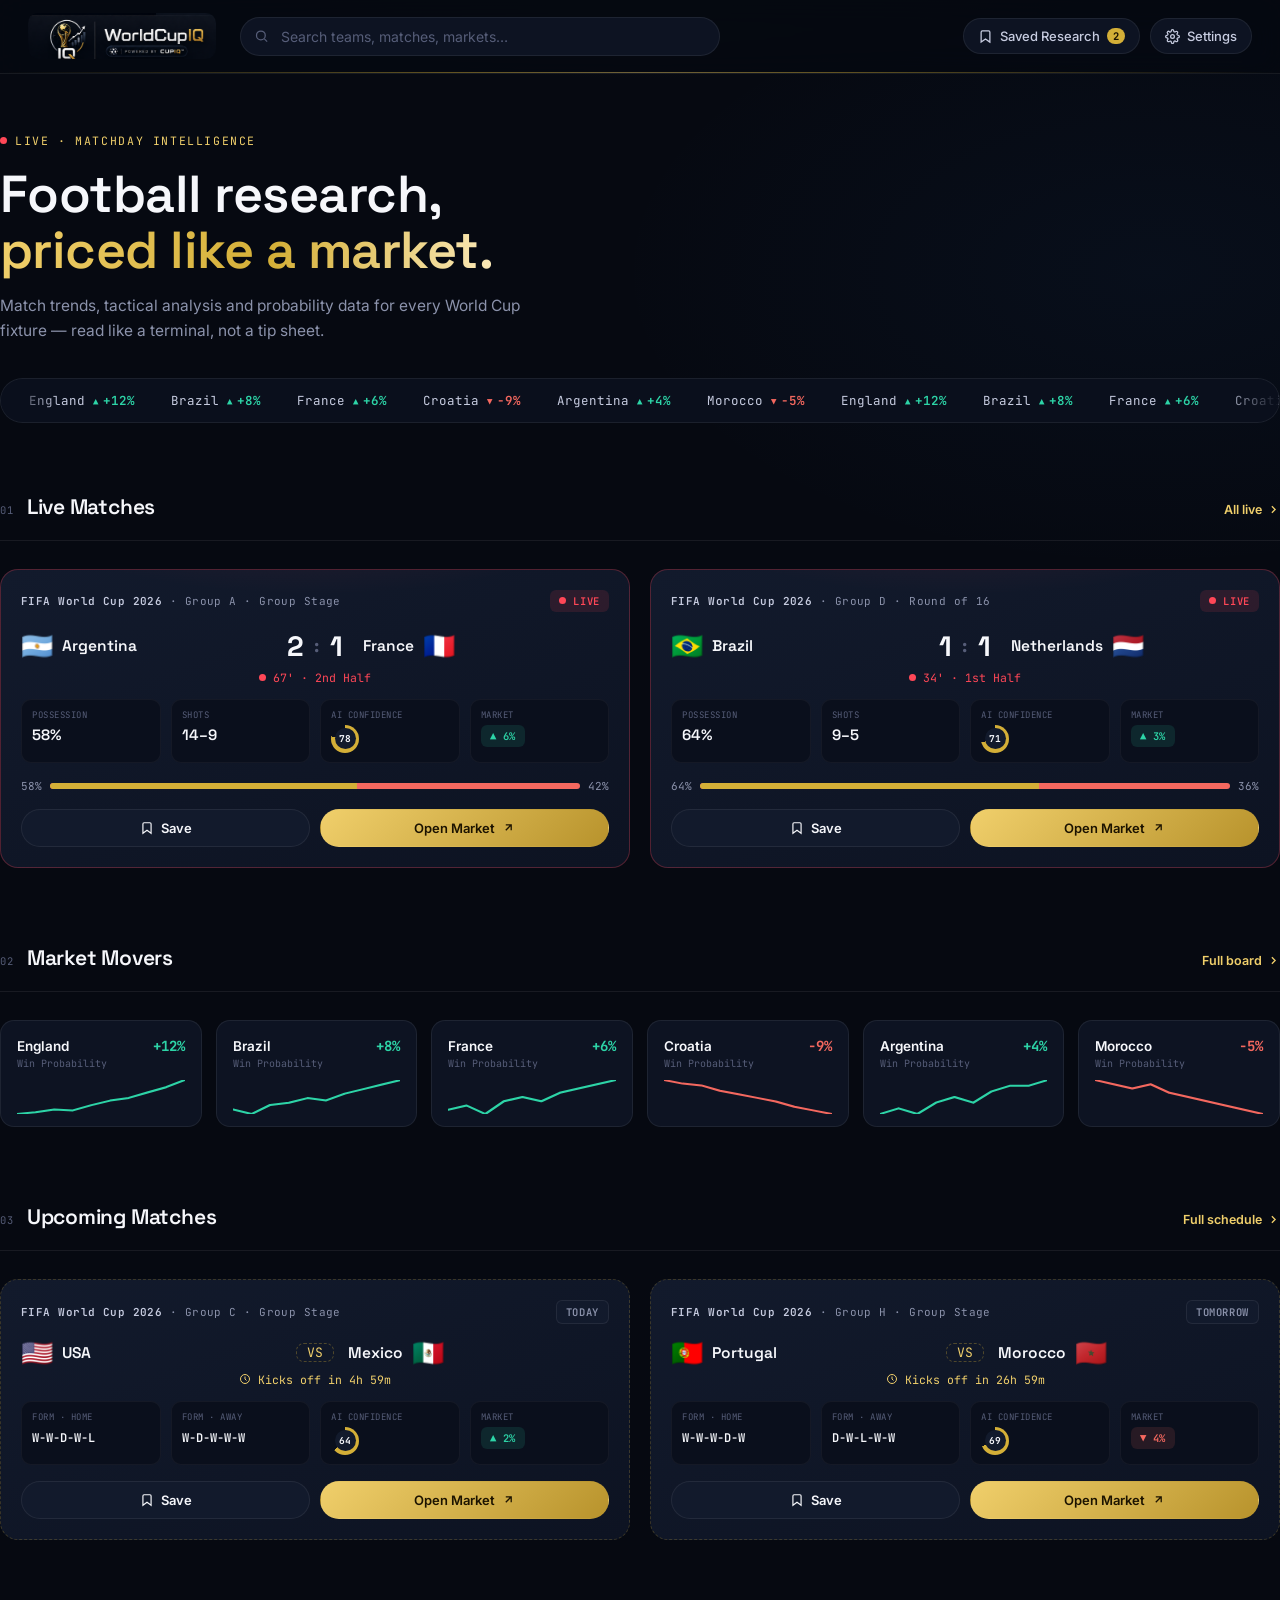
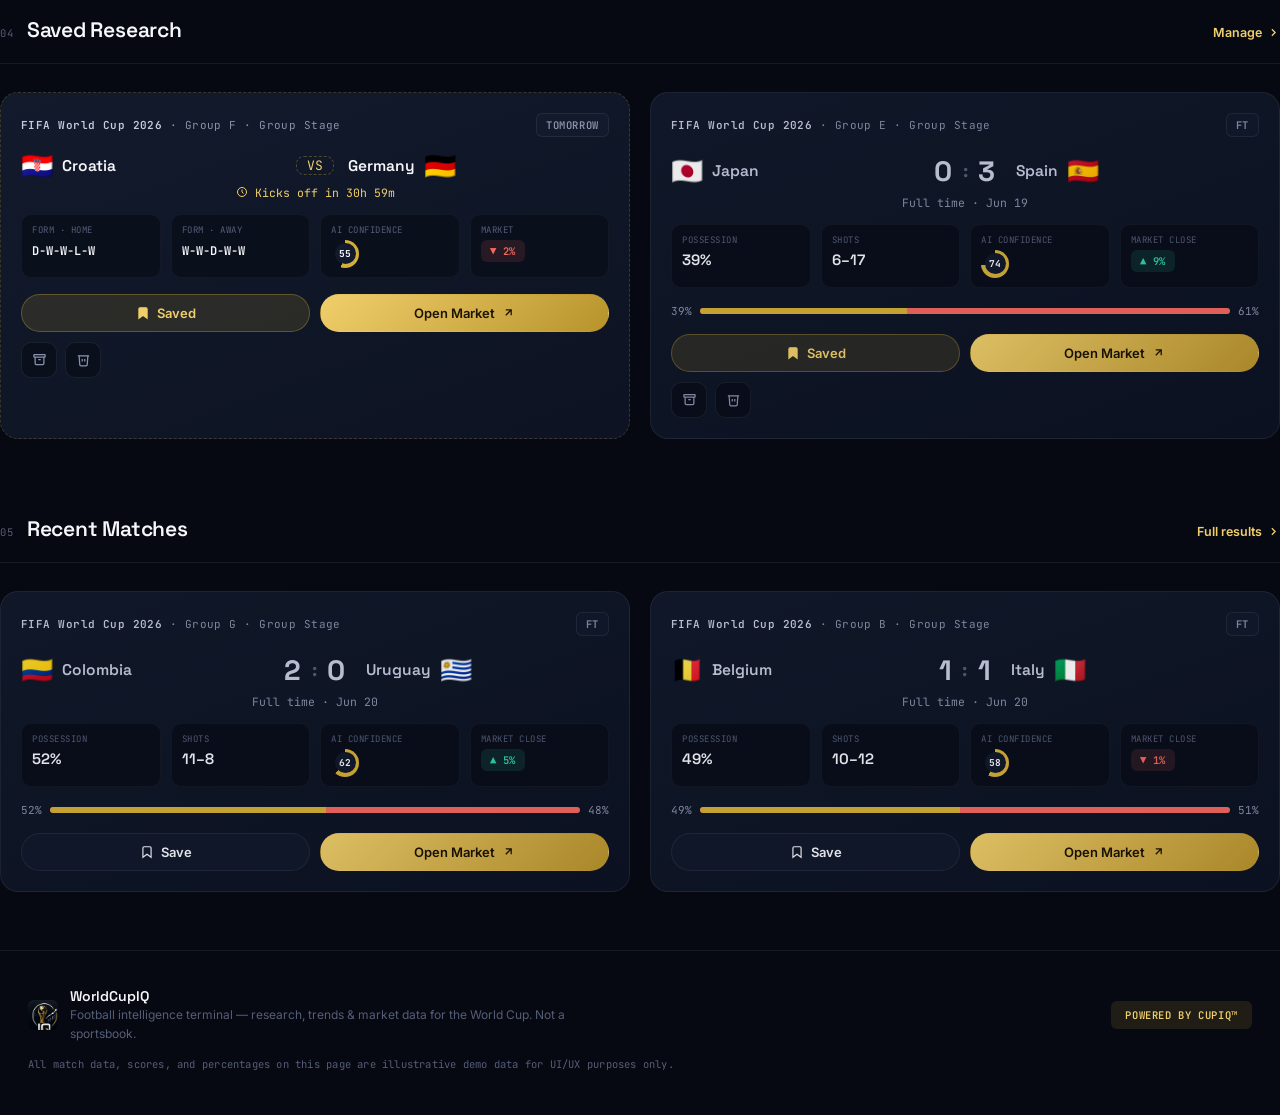
==== commit fd549aa8: "update worldcupIQ" ====
--- a/index.html
+++ b/index.html
@@ -3,75 +3,133 @@
 <head>
 <meta charset="UTF-8">
 <meta name="viewport" content="width=device-width, initial-scale=1.0">
-<title>WC26 Match Intel — Find a Match</title>
+<title>WorldCupIQ — Powered by CupIQ™</title>
+<meta name="description" content="WorldCupIQ — football intelligence terminal for World Cup match research, AI insights, and market intelligence.">
+<link rel="icon" href="assets/logo-mark.png">
 <link rel="preconnect" href="https://fonts.googleapis.com">
-<link href="https://fonts.googleapis.com/css2?family=Big+Shoulders+Display:wght@600;700;800&family=Inter:wght@400;500;600;700&family=JetBrains+Mono:wght@500;600&display=swap" rel="stylesheet">
+<link rel="preconnect" href="https://fonts.gstatic.com" crossorigin>
+<link href="https://fonts.googleapis.com/css2?family=Space+Grotesk:wght@400;500;600;700&family=Inter:wght@400;500;600;700;800&family=JetBrains+Mono:wght@400;500;600;700&display=swap" rel="stylesheet">
 <link rel="stylesheet" href="css/home.css">
 </head>
-<body data-page="home">
+<body>
 
-  <header class="topbar">
-    <div class="brand">
-      <span class="brand-mark">WC26</span>
-      <span class="brand-sub">Match Intel</span>
+<!-- ============================================================ HEADER ============================================================ -->
+<header class="site-header">
+  <div class="header-inner">
+    <a class="brand" id="logoHome" href="index.html" aria-label="WorldCupIQ home">
+      <img src="assets/logo-lockup.png" alt="WorldCupIQ — Powered by CupIQ">
+    </a>
+    <div class="global-search">
+      <svg viewBox="0 0 24 24" fill="none" stroke="currentColor" stroke-width="2"><circle cx="11" cy="11" r="7"/><line x1="21" y1="21" x2="16.65" y2="16.65"/></svg>
+      <input type="text" placeholder="Search teams, matches, markets…" id="searchInput" aria-label="Search">
     </div>
-    <p class="tagline">Find a match. Open it. See everything.</p>
-  </header>
+    <div class="header-actions">
+      <button class="icon-btn" id="navSaved" aria-label="Saved research">
+        <svg viewBox="0 0 24 24" fill="none" stroke="currentColor" stroke-width="2"><path d="M19 21l-7-5-7 5V5a2 2 0 0 1 2-2h10a2 2 0 0 1 2 2z"/></svg>
+        <span>Saved Research</span><span class="count" id="savedCount">2</span>
+      </button>
+      <button class="icon-btn" id="navSettings" aria-label="Settings">
+        <svg viewBox="0 0 24 24" fill="none" stroke="currentColor" stroke-width="2"><circle cx="12" cy="12" r="3"/><path d="M19.4 15a1.65 1.65 0 0 0 .33 1.82l.06.06a2 2 0 1 1-2.83 2.83l-.06-.06a1.65 1.65 0 0 0-1.82-.33 1.65 1.65 0 0 0-1 1.51V21a2 2 0 1 1-4 0v-.09A1.65 1.65 0 0 0 9 19.4a1.65 1.65 0 0 0-1.82.33l-.06.06a2 2 0 1 1-2.83-2.83l.06-.06a1.65 1.65 0 0 0 .33-1.82 1.65 1.65 0 0 0-1.51-1H3a2 2 0 1 1 0-4h.09A1.65 1.65 0 0 0 4.6 9a1.65 1.65 0 0 0-.33-1.82l-.06-.06a2 2 0 1 1 2.83-2.83l.06.06a1.65 1.65 0 0 0 1.82.33H9a1.65 1.65 0 0 0 1-1.51V3a2 2 0 1 1 4 0v.09a1.65 1.65 0 0 0 1 1.51 1.65 1.65 0 0 0 1.82-.33l.06-.06a2 2 0 1 1 2.83 2.83l-.06.06a1.65 1.65 0 0 0-.33 1.82V9a1.65 1.65 0 0 0 1.51 1H21a2 2 0 1 1 0 4h-.09a1.65 1.65 0 0 0-1.51 1z"/></svg>
+        <span>Settings</span>
+      </button>
+    </div>
+  </div>
+</header>
 
-  <!-- Live ticker strip: only populated by JS when live matches exist -->
-  <div id="liveTicker" class="live-ticker" hidden>
-    <span class="ticker-label"><span class="pulse-dot"></span>LIVE</span>
-    <div class="ticker-track" id="tickerTrack"></div>
+<main>
+  <!-- HERO -->
+  <div class="wrap hero">
+    <div class="hero-eyebrow"><span class="live-dot"></span> Live · Matchday Intelligence</div>
+    <h1>Football research,<br><span class="accent">priced like a market.</span></h1>
+    <p>Match trends, tactical analysis and probability data for every World Cup fixture — read like a terminal, not a tip sheet.</p>
+    <div class="ticker-shell">
+      <div class="ticker-track" id="heroTicker"></div>
+    </div>
   </div>
 
-  <main class="page">
+  <!-- 1. LIVE MATCHES -->
+  <section class="module wrap" id="section-live">
+    <div class="module-head">
+      <div class="module-head-left">
+        <span class="module-eyebrow">01</span>
+        <h2 class="module-title">Live Matches</h2>
+      </div>
+      <a class="module-link" href="#">All live <svg viewBox="0 0 24 24" fill="none" stroke="currentColor" stroke-width="2.4"><path d="M9 18l6-6-6-6"/></svg></a>
+    </div>
+    <div class="module-divider"></div>
+    <div class="grid-2" id="liveMatches"></div>
+  </section>
 
-    <section class="finder-bar">
-      <div class="search-wrap">
-        <svg class="search-icon" viewBox="0 0 24 24" fill="none" stroke="currentColor" stroke-width="2"><circle cx="11" cy="11" r="7"/><line x1="21" y1="21" x2="16.65" y2="16.65"/></svg>
-        <input type="text" id="searchInput" placeholder="Search team, group, or stage…" autocomplete="off">
+  <!-- 2. MARKET MOVERS -->
+  <section class="module wrap" id="section-movers">
+    <div class="module-head">
+      <div class="module-head-left">
+        <span class="module-eyebrow">02</span>
+        <h2 class="module-title">Market Movers</h2>
       </div>
-      <div class="filter-pills" id="filterPills">
-        <button class="pill active" data-filter="all">All</button>
-        <button class="pill" data-filter="live">Live</button>
-        <button class="pill" data-filter="upcoming">Upcoming</button>
-        <button class="pill" data-filter="recent">Recent</button>
+      <a class="module-link" href="#">Full board <svg viewBox="0 0 24 24" fill="none" stroke="currentColor" stroke-width="2.4"><path d="M9 18l6-6-6-6"/></svg></a>
+    </div>
+    <div class="module-divider"></div>
+    <div class="movers-row" id="marketMovers"></div>
+  </section>
+
+  <!-- 3. UPCOMING MATCHES -->
+  <section class="module wrap" id="section-upcoming">
+    <div class="module-head">
+      <div class="module-head-left">
+        <span class="module-eyebrow">03</span>
+        <h2 class="module-title">Upcoming Matches</h2>
       </div>
-    </section>
+      <a class="module-link" href="#">Full schedule <svg viewBox="0 0 24 24" fill="none" stroke="currentColor" stroke-width="2.4"><path d="M9 18l6-6-6-6"/></svg></a>
+    </div>
+    <div class="module-divider"></div>
+    <div class="grid-2" id="upcomingMatches"></div>
+  </section>
 
-    <section class="match-section" id="liveSection">
-      <div class="section-head">
-        <h2><span class="pulse-dot small"></span>Live Matches</h2>
-        <span class="section-count" id="liveCount">0</span>
+  <!-- 4. SAVED RESEARCH -->
+  <section class="module wrap" id="section-saved">
+    <div class="module-head">
+      <div class="module-head-left">
+        <span class="module-eyebrow">04</span>
+        <h2 class="module-title">Saved Research</h2>
       </div>
-      <div class="match-grid" id="liveGrid"></div>
-    </section>
+      <a class="module-link" href="#">Manage <svg viewBox="0 0 24 24" fill="none" stroke="currentColor" stroke-width="2.4"><path d="M9 18l6-6-6-6"/></svg></a>
+    </div>
+    <div class="module-divider"></div>
+    <div class="grid-2" id="savedMatches"></div>
+  </section>
 
-    <section class="match-section" id="upcomingSection">
-      <div class="section-head">
-        <h2>Upcoming Matches</h2>
-        <span class="section-count" id="upcomingCount">0</span>
+  <!-- 5. RECENT MATCHES -->
+  <section class="module wrap" id="section-recent">
+    <div class="module-head">
+      <div class="module-head-left">
+        <span class="module-eyebrow">05</span>
+        <h2 class="module-title">Recent Matches</h2>
       </div>
-      <div class="match-grid" id="upcomingGrid"></div>
-    </section>
+      <a class="module-link" href="#">Full results <svg viewBox="0 0 24 24" fill="none" stroke="currentColor" stroke-width="2.4"><path d="M9 18l6-6-6-6"/></svg></a>
+    </div>
+    <div class="module-divider"></div>
+    <div class="grid-2" id="recentMatches"></div>
+  </section>
+</main>
 
-    <section class="match-section" id="recentSection">
-      <div class="section-head">
-        <h2>🗂 Recent Matches</h2>
-        <span class="section-count" id="recentCount">0</span>
+<!-- ============================================================ FOOTER ============================================================ -->
+<footer class="site-footer">
+  <div class="wrap">
+    <div class="footer-inner">
+      <div class="footer-brand">
+        <img src="assets/logo-mark.png" alt="CupIQ">
+        <div>
+          <div style="font-family:var(--f-display);font-weight:600;font-size:14px;">WorldCupIQ</div>
+          <div class="footer-note">Football intelligence terminal — research, trends &amp; market data for the World Cup. Not a sportsbook.</div>
+        </div>
       </div>
-      <div class="match-grid" id="recentGrid"></div>
-    </section>
+      <div class="badge badge-gold" style="padding:7px 14px;">Powered by CupIQ™</div>
+    </div>
+    <div class="footer-disclaimer">All match data, scores, and percentages on this page are illustrative demo data for UI/UX purposes only.</div>
+  </div>
+</footer>
 
-    <p class="empty-state" id="emptyState" hidden>No matches found. Try a different team, group, or stage.</p>
-
-  </main>
-
-  <footer class="site-footer">
-    <span>FIFA World Cup Match Intelligence — Version 1</span>
-    <span class="footer-dim">Personal research project · sample data, not an official source</span>
-  </footer>
-
-  <script src="js/home.js"></script>
+<script src="js/home.js"></script>
 </body>
 </html>
--- a/css/home.css
+++ b/css/home.css
@@ -1,418 +1,370 @@
-/* ============================================
-   DESIGN TOKENS
-   Stadium-at-night palette: charcoal base, muted
-   gold accent, red reserved strictly for LIVE state.
-   ============================================ */
-:root {
-  --bg: #0A0E13;
-  --bg-elevated: #0F141B;
-  --surface: #161D26;
-  --surface-hover: #1C2531;
-  --border: #232C38;
-  --border-strong: #303B49;
-
-  --text-primary: #F2F5F7;
-  --text-secondary: #8C98A6;
-  --text-tertiary: #5C6776;
-
-  --accent-gold: #D9A441;
-  --accent-gold-soft: rgba(217, 164, 65, 0.14);
-  --live-red: #E5483D;
-  --live-red-soft: rgba(229, 72, 61, 0.14);
-  --win-green: #4FAE7C;
-  --loss-red: #C75450;
-
-  --radius-sm: 6px;
-  --radius-md: 10px;
-  --radius-lg: 16px;
-
-  --font-display: 'Big Shoulders Display', sans-serif;
-  --font-body: 'Inter', sans-serif;
-  --font-mono: 'JetBrains Mono', monospace;
-}
-
-* { box-sizing: border-box; }
-
-html, body {
-  margin: 0;
-  padding: 0;
-  background: var(--bg);
-  color: var(--text-primary);
-  font-family: var(--font-body);
-}
-
-body {
+/* ============================================================
+   WORLDCUPIQ — HOME STYLESHEET
+   Design tokens are duplicated in match.css (static-site, no build
+   step / no shared includes) — keep both in sync if tokens change.
+   ============================================================ */
+
+:root{
+  /* surfaces */
+  --bg-void:#060911;
+  --bg-deep:#080c16;
+  --bg-panel:#0d1322;
+  --bg-panel-raised:#121a2c;
+  --bg-panel-hover:#16203a;
+  --bg-panel-soft:#0a0f1c;
+
+  /* borders / lines */
+  --line:rgba(255,255,255,0.07);
+  --line-soft:rgba(255,255,255,0.045);
+  --line-gold:rgba(212,175,55,0.32);
+
+  /* gold spectrum (trophy) */
+  --gold-100:#fbe9b8;
+  --gold-300:#f0cf6b;
+  --gold-500:#d4af37;
+  --gold-600:#b8932c;
+  --gold-glow:rgba(212,175,55,0.25);
+
+  /* ink */
+  --ink-100:#f6f7fb;
+  --ink-300:#c7cce0;
+  --ink-500:#8b92ab;
+  --ink-700:#565d78;
+
+  /* signal */
+  --up:#2dd4a7;
+  --up-bg:rgba(45,212,167,0.12);
+  --down:#f4685f;
+  --down-bg:rgba(244,104,95,0.12);
+  --live:#ff4757;
+
+  /* radii */
+  --r-card:18px;
+  --r-card-sm:12px;
+  --r-pill:100px;
+
+  /* type */
+  --f-display:'Space Grotesk',sans-serif;
+  --f-body:'Inter',sans-serif;
+  --f-mono:'JetBrains Mono',monospace;
+
+  /* layout */
+  --maxw:1280px;
+}
+
+*{margin:0;padding:0;box-sizing:border-box;}
+html{scroll-behavior:smooth;}
+body{
+  background:var(--bg-void);
   background-image:
-    radial-gradient(circle at 15% 0%, rgba(217,164,65,0.06), transparent 45%),
-    radial-gradient(circle at 85% 10%, rgba(229,72,61,0.04), transparent 40%);
-  min-height: 100vh;
-}
-
-a { color: inherit; }
-
-:focus-visible {
-  outline: 2px solid var(--accent-gold);
-  outline-offset: 2px;
-}
-
-/* Without this, any element that also has an explicit `display` CSS rule
-   (e.g. .live-ticker { display: flex }) silently wins over the native
-   [hidden] attribute due to equal selector specificity — so el.hidden =
-   true would not actually hide it. This makes `hidden` always win. */
-[hidden] { display: none !important; }
-
-@media (prefers-reduced-motion: reduce) {
-  *, *::before, *::after { animation-duration: 0.001ms !important; transition-duration: 0.001ms !important; }
-}
-
-/* ============================================
-   TOP BAR
-   ============================================ */
-.topbar {
-  display: flex;
-  align-items: baseline;
-  gap: 14px;
-  padding: 28px clamp(20px, 5vw, 56px) 18px;
-  border-bottom: 1px solid var(--border);
-  flex-wrap: wrap;
-}
-
-.brand-mark {
-  font-family: var(--font-display);
-  font-weight: 800;
-  font-size: 28px;
-  letter-spacing: 0.5px;
-  color: var(--accent-gold);
-}
-
-.brand-sub {
-  font-family: var(--font-display);
-  font-weight: 600;
-  font-size: 22px;
-  color: var(--text-primary);
-  margin-left: 4px;
-}
-
-.tagline {
-  margin: 0 0 0 auto;
-  color: var(--text-tertiary);
-  font-size: 13px;
-  font-style: italic;
-}
-
-/* ============================================
-   LIVE TICKER STRIP
-   ============================================ */
-.live-ticker {
-  display: flex;
-  align-items: center;
-  background: var(--bg-elevated);
-  border-bottom: 1px solid var(--border);
-  overflow: hidden;
-}
-
-.ticker-label {
-  display: flex;
-  align-items: center;
-  gap: 8px;
-  flex-shrink: 0;
-  padding: 10px 16px;
-  background: var(--live-red-soft);
-  color: var(--live-red);
-  font-family: var(--font-display);
-  font-weight: 700;
-  font-size: 13px;
-  letter-spacing: 1px;
-  border-right: 1px solid var(--border);
-}
-
-.ticker-track {
-  display: flex;
-  gap: 32px;
-  padding: 10px 20px;
-  overflow-x: auto;
-  scrollbar-width: none;
-  white-space: nowrap;
-}
-.ticker-track::-webkit-scrollbar { display: none; }
-
-.ticker-item {
-  font-family: var(--font-mono);
-  font-size: 13px;
-  color: var(--text-secondary);
-  display: flex;
-  align-items: center;
-  gap: 6px;
-}
-.ticker-item b { color: var(--text-primary); font-weight: 600; }
-.ticker-item .t-min { color: var(--live-red); }
-
-/* ============================================
-   PULSE DOT (live indicator)
-   ============================================ */
-.pulse-dot {
-  width: 9px;
-  height: 9px;
-  border-radius: 50%;
-  background: var(--live-red);
-  position: relative;
-  display: inline-block;
-}
-.pulse-dot::after {
-  content: '';
-  position: absolute;
-  inset: 0;
-  border-radius: 50%;
-  background: var(--live-red);
-  animation: pulse 1.6s ease-out infinite;
-}
-.pulse-dot.small { width: 7px; height: 7px; }
-
-@keyframes pulse {
-  0% { transform: scale(1); opacity: 0.7; }
-  100% { transform: scale(2.6); opacity: 0; }
-}
-
-/* ============================================
-   FINDER BAR (search + filters)
-   ============================================ */
-.page {
-  max-width: 1180px;
-  margin: 0 auto;
-  padding: 32px clamp(20px, 5vw, 56px) 60px;
-}
-
-.finder-bar {
-  display: flex;
-  gap: 16px;
-  flex-wrap: wrap;
-  margin-bottom: 36px;
-}
-
-.search-wrap {
-  position: relative;
-  flex: 1 1 320px;
-}
-
-.search-icon {
-  position: absolute;
-  left: 14px;
-  top: 50%;
-  transform: translateY(-50%);
-  width: 17px;
-  height: 17px;
-  color: var(--text-tertiary);
-  pointer-events: none;
-}
-
-#searchInput {
-  width: 100%;
-  background: var(--surface);
-  border: 1px solid var(--border);
-  border-radius: var(--radius-md);
-  padding: 13px 16px 13px 40px;
-  color: var(--text-primary);
-  font-family: var(--font-body);
-  font-size: 14.5px;
-}
-#searchInput::placeholder { color: var(--text-tertiary); }
-#searchInput:focus { border-color: var(--accent-gold); outline: none; }
-
-.filter-pills {
-  display: flex;
-  gap: 8px;
-}
-
-.pill {
-  background: var(--surface);
-  border: 1px solid var(--border);
-  color: var(--text-secondary);
-  font-family: var(--font-body);
-  font-weight: 600;
-  font-size: 13.5px;
-  padding: 0 18px;
-  border-radius: var(--radius-md);
-  cursor: pointer;
-  transition: background 0.15s, color 0.15s, border-color 0.15s;
-}
-.pill:hover { background: var(--surface-hover); color: var(--text-primary); }
-.pill.active {
-  background: var(--accent-gold-soft);
-  border-color: var(--accent-gold);
-  color: var(--accent-gold);
-}
-
-/* ============================================
-   SECTIONS + GRID
-   ============================================ */
-.match-section { margin-bottom: 44px; }
-
-.section-head {
-  display: flex;
-  align-items: center;
-  gap: 10px;
-  margin-bottom: 16px;
-}
-
-.section-head h2 {
-  font-family: var(--font-display);
-  font-weight: 700;
-  font-size: 19px;
-  letter-spacing: 0.3px;
-  margin: 0;
-  display: flex;
-  align-items: center;
-  gap: 8px;
-  text-transform: uppercase;
-}
-
-.section-count {
-  font-family: var(--font-mono);
-  font-size: 12px;
-  color: var(--text-tertiary);
-  background: var(--surface);
-  border: 1px solid var(--border);
-  border-radius: 100px;
-  padding: 2px 9px;
-}
-
-.match-grid {
-  display: grid;
-  grid-template-columns: repeat(auto-fill, minmax(280px, 1fr));
-  gap: 16px;
-}
-
-.empty-state {
-  text-align: center;
-  color: var(--text-tertiary);
-  padding: 40px 0;
-  font-size: 14px;
-}
-
-/* ============================================
-   MATCH CARD — signature element
-   ============================================ */
-.match-card {
-  background: var(--surface);
-  border: 1px solid var(--border);
-  border-radius: var(--radius-lg);
-  padding: 16px 18px;
-  cursor: pointer;
-  transition: border-color 0.15s, transform 0.15s, background 0.15s;
-  display: flex;
-  flex-direction: column;
-  gap: 14px;
-  text-decoration: none;
-}
-.match-card:hover {
-  border-color: var(--border-strong);
-  background: var(--surface-hover);
-  transform: translateY(-2px);
-}
-
-.card-row-top {
-  display: flex;
-  justify-content: space-between;
-  align-items: center;
-}
-
-.meta-tag {
-  font-family: var(--font-mono);
-  font-size: 11px;
-  letter-spacing: 0.5px;
-  color: var(--text-tertiary);
-  text-transform: uppercase;
-}
-
-.status-pill {
-  display: flex;
-  align-items: center;
-  gap: 6px;
-  font-family: var(--font-mono);
-  font-size: 11px;
-  font-weight: 600;
-  letter-spacing: 0.4px;
-  padding: 3px 9px;
-  border-radius: 100px;
-}
-.status-pill.live { background: var(--live-red-soft); color: var(--live-red); }
-.status-pill.upcoming { background: var(--accent-gold-soft); color: var(--accent-gold); }
-.status-pill.finished { background: var(--border); color: var(--text-secondary); }
-
-.card-teams {
-  display: grid;
-  grid-template-columns: 1fr auto 1fr;
-  align-items: center;
-  gap: 10px;
-}
-
-.team { display: flex; flex-direction: column; align-items: center; gap: 7px; text-align: center; }
-.team .flag {
-  width: 36px;
-  height: 36px;
-  border-radius: 50%;
-  object-fit: cover;
-  border: 1px solid var(--border-strong);
-  background: var(--bg-elevated);
-}
-.team .team-name {
-  font-size: 13px;
-  font-weight: 600;
-  color: var(--text-primary);
-  line-height: 1.2;
-}
-
-.flag-fallback {
-  display: flex;
-  align-items: center;
-  justify-content: center;
-  font-family: var(--font-mono);
-  font-size: 11px;
-  font-weight: 600;
-  color: var(--text-secondary);
-}
-
-.score-block {
-  display: flex;
-  align-items: center;
-  gap: 6px;
-  font-family: var(--font-mono);
-  font-weight: 600;
-}
-.score-block .score { font-size: 24px; color: var(--text-primary); min-width: 22px; text-align: center; }
-.score-block .score-sep { color: var(--text-tertiary); font-size: 16px; }
-.score-block .countdown-time { font-size: 16px; color: var(--accent-gold); white-space: nowrap; }
-.score-block .vs-label { font-size: 13px; color: var(--text-tertiary); }
-
-.card-row-bottom {
-  display: flex;
-  justify-content: space-between;
-  font-size: 11.5px;
-  color: var(--text-tertiary);
-  border-top: 1px solid var(--border);
-  padding-top: 11px;
-}
-
-/* ============================================
-   FOOTER
-   ============================================ */
-.site-footer {
-  display: flex;
-  justify-content: space-between;
-  flex-wrap: wrap;
-  gap: 8px;
-  padding: 20px clamp(20px, 5vw, 56px) 30px;
-  font-size: 12px;
-  color: var(--text-tertiary);
-  border-top: 1px solid var(--border);
-}
-.footer-dim { color: var(--text-tertiary); opacity: 0.7; }
-
-/* ============================================
-   RESPONSIVE
-   ============================================ */
-@media (max-width: 520px) {
-  .tagline { display: none; }
-  .card-teams { gap: 4px; }
-  .team .team-name { font-size: 11.5px; }
-}
+    radial-gradient(ellipse 1200px 600px at 50% -10%, rgba(212,175,55,0.07), transparent 60%),
+    radial-gradient(ellipse 900px 500px at 90% 10%, rgba(45,120,212,0.05), transparent 60%);
+  color:var(--ink-100);
+  font-family:var(--f-body);
+  -webkit-font-smoothing:antialiased;
+  min-height:100vh;
+  overflow-x:hidden;
+}
+img{display:block;max-width:100%;}
+button{font-family:inherit;cursor:pointer;}
+a{color:inherit;text-decoration:none;}
+::selection{background:var(--gold-glow);}
+
+::-webkit-scrollbar{width:10px;height:10px;}
+::-webkit-scrollbar-track{background:var(--bg-void);}
+::-webkit-scrollbar-thumb{background:var(--bg-panel-raised);border-radius:10px;border:2px solid var(--bg-void);}
+::-webkit-scrollbar-thumb:hover{background:var(--gold-600);}
+
+a:focus-visible, button:focus-visible, input:focus-visible{
+  outline:2px solid var(--gold-500); outline-offset:2px; border-radius:6px;
+}
+
+@media (prefers-reduced-motion: reduce){
+  *{animation-duration:0.01ms !important; animation-iteration-count:1 !important; transition-duration:0.01ms !important; scroll-behavior:auto !important;}
+}
+
+/* ============================================================ UTILITY ============================================================ */
+.wrap{max-width:var(--maxw);margin:0 auto;padding:0 28px;}
+.mono{font-family:var(--f-mono);}
+.up{color:var(--up);}
+.down{color:var(--down);}
+.muted{color:var(--ink-500);}
+.hidden{display:none !important;}
+
+.reveal{opacity:0;transform:translateY(18px);transition:opacity .6s cubic-bezier(.2,.7,.2,1), transform .6s cubic-bezier(.2,.7,.2,1);}
+.reveal.in{opacity:1;transform:translateY(0);}
+
+/* ============================================================ HEADER ============================================================ */
+.site-header{
+  position:sticky;top:0;z-index:100;
+  background:rgba(6,9,17,0.82);
+  backdrop-filter:blur(14px) saturate(140%);
+  border-bottom:1px solid var(--line);
+}
+.site-header::after{
+  content:'';display:block;height:1px;width:100%;
+  background:linear-gradient(90deg, transparent, var(--gold-500) 35%, var(--gold-300) 50%, var(--gold-500) 65%, transparent);
+  opacity:.45;
+}
+.header-inner{
+  max-width:var(--maxw);margin:0 auto;padding:0 28px;
+  height:72px;display:flex;align-items:center;gap:24px;
+}
+.brand{display:flex;align-items:center;gap:0;cursor:pointer;flex-shrink:0;}
+.brand img{height:46px;border-radius:10px;}
+.brand:hover img{filter:brightness(1.08);}
+
+.global-search{flex:1;max-width:480px;position:relative;}
+.global-search input{
+  width:100%;background:var(--bg-panel);border:1px solid var(--line);
+  border-radius:var(--r-pill);padding:10px 16px 10px 40px;
+  color:var(--ink-100);font-size:14px;font-family:var(--f-body);
+  transition:border-color .2s, background .2s;
+}
+.global-search input::placeholder{color:var(--ink-700);}
+.global-search input:focus{outline:none;border-color:var(--line-gold);background:var(--bg-panel-raised);}
+.global-search svg{
+  position:absolute;left:14px;top:50%;transform:translateY(-50%);
+  width:15px;height:15px;color:var(--ink-700);pointer-events:none;
+}
+
+.header-actions{display:flex;align-items:center;gap:10px;margin-left:auto;}
+.icon-btn{
+  display:flex;align-items:center;gap:7px;
+  background:var(--bg-panel);border:1px solid var(--line);
+  color:var(--ink-300);border-radius:var(--r-pill);
+  padding:9px 14px;font-size:13px;font-weight:500;
+  transition:all .2s;white-space:nowrap;
+}
+.icon-btn svg{width:15px;height:15px;flex-shrink:0;}
+.icon-btn:hover{background:var(--bg-panel-raised);border-color:var(--line-gold);color:var(--ink-100);transform:translateY(-1px);}
+.icon-btn .count{
+  background:var(--gold-500);color:#1a1100;font-size:10.5px;font-weight:700;
+  border-radius:20px;padding:1px 6px;font-family:var(--f-mono);
+}
+@media (max-width:760px){
+  .icon-btn span:not(.count){display:none;}
+  .global-search{max-width:none;}
+}
+
+/* ============================================================ HERO + TICKER ============================================================ */
+.hero{padding:54px 0 32px;position:relative;}
+.hero-eyebrow{
+  display:inline-flex;align-items:center;gap:8px;
+  font-family:var(--f-mono);font-size:11.5px;letter-spacing:.14em;
+  color:var(--gold-300);text-transform:uppercase;margin-bottom:18px;
+  opacity:0;animation:fadeUp .6s ease .05s forwards;
+}
+.live-dot{width:7px;height:7px;border-radius:50%;background:var(--live);box-shadow:0 0 0 0 rgba(255,71,87,.6);animation:pulseDot 1.8s infinite;flex-shrink:0;}
+@keyframes pulseDot{0%{box-shadow:0 0 0 0 rgba(255,71,87,.55);}70%{box-shadow:0 0 0 8px rgba(255,71,87,0);}100%{box-shadow:0 0 0 0 rgba(255,71,87,0);}}
+@keyframes fadeUp{from{opacity:0;transform:translateY(14px);}to{opacity:1;transform:translateY(0);}}
+
+.hero h1{
+  font-family:var(--f-display);font-weight:600;
+  font-size:clamp(32px,4.4vw,52px);line-height:1.08;letter-spacing:-.01em;
+  max-width:760px;opacity:0;animation:fadeUp .65s ease .12s forwards;
+}
+.hero h1 .accent{
+  background:linear-gradient(95deg, var(--gold-300), var(--gold-500) 55%, var(--gold-100));
+  -webkit-background-clip:text;background-clip:text;color:transparent;
+}
+.hero p{margin-top:16px;color:var(--ink-500);font-size:15.5px;max-width:520px;line-height:1.6;opacity:0;animation:fadeUp .65s ease .2s forwards;}
+
+.ticker-shell{
+  margin-top:34px;border:1px solid var(--line);background:var(--bg-panel-soft);
+  border-radius:var(--r-pill);overflow:hidden;position:relative;
+  opacity:0;animation:fadeUp .65s ease .3s forwards;
+}
+.ticker-shell::before,.ticker-shell::after{
+  content:'';position:absolute;top:0;bottom:0;width:60px;z-index:2;pointer-events:none;
+}
+.ticker-shell::before{left:0;background:linear-gradient(90deg, var(--bg-panel-soft), transparent);}
+.ticker-shell::after{right:0;background:linear-gradient(270deg, var(--bg-panel-soft), transparent);}
+.ticker-track{display:flex;gap:36px;white-space:nowrap;padding:13px 28px;animation:tickerScroll 28s linear infinite;width:max-content;}
+.ticker-shell:hover .ticker-track{animation-play-state:paused;}
+@keyframes tickerScroll{from{transform:translateX(0);}to{transform:translateX(-50%);}}
+.ticker-item{display:flex;align-items:center;gap:8px;font-family:var(--f-mono);font-size:12.5px;flex-shrink:0;}
+.ticker-item .t-name{color:var(--ink-300);}
+.ticker-item .t-chg{font-weight:600;}
+.ticker-item .t-chg.up::before{content:'▲ ';font-size:9px;}
+.ticker-item .t-chg.down::before{content:'▼ ';font-size:9px;}
+
+/* ============================================================ MODULES ============================================================ */
+.module{padding:38px 0;}
+.module-head{display:flex;align-items:baseline;justify-content:space-between;margin-bottom:20px;gap:16px;}
+.module-head-left{display:flex;align-items:baseline;gap:12px;flex-wrap:wrap;}
+.module-eyebrow{font-family:var(--f-mono);font-size:10.5px;letter-spacing:.13em;color:var(--ink-700);text-transform:uppercase;}
+.module-title{font-family:var(--f-display);font-size:21px;font-weight:600;letter-spacing:-.01em;}
+.module-link{font-size:12.5px;font-weight:600;color:var(--gold-300);display:flex;align-items:center;gap:5px;flex-shrink:0;}
+.module-link svg{width:13px;height:13px;}
+.module-link:hover{color:var(--gold-100);}
+.module-divider{height:1px;background:var(--line);margin:0 0 28px;}
+
+.grid-2{display:grid;grid-template-columns:repeat(2,1fr);gap:20px;}
+@media (max-width:880px){.grid-2{grid-template-columns:1fr;}}
+.grid-2 .reveal:nth-child(1){transition-delay:0s;}
+.grid-2 .reveal:nth-child(2){transition-delay:.12s;}
+.movers-row .reveal:nth-child(1){transition-delay:0s;}
+.movers-row .reveal:nth-child(2){transition-delay:.06s;}
+.movers-row .reveal:nth-child(3){transition-delay:.12s;}
+.movers-row .reveal:nth-child(4){transition-delay:.18s;}
+.movers-row .reveal:nth-child(5){transition-delay:.24s;}
+.movers-row .reveal:nth-child(6){transition-delay:.3s;}
+
+.empty-state{
+  border:1px dashed var(--line);border-radius:var(--r-card);padding:34px 24px;
+  text-align:center;color:var(--ink-700);font-size:13px;grid-column:1/-1;
+}
+
+/* ============================================================ BUTTONS / BADGES (shared with match.css) ============================================================ */
+.btn{
+  display:inline-flex;align-items:center;justify-content:center;gap:7px;
+  border-radius:var(--r-pill);font-weight:600;font-size:13px;
+  padding:10px 18px;border:1px solid transparent;transition:all .2s;
+}
+.btn svg{width:14px;height:14px;}
+.btn-gold{background:linear-gradient(135deg,var(--gold-300),var(--gold-600));color:#1c1300;}
+.btn-gold:hover{filter:brightness(1.08);transform:translateY(-1px);box-shadow:0 8px 20px -6px var(--gold-glow);}
+.btn-ghost{background:var(--bg-panel-raised);border-color:var(--line);color:var(--ink-100);}
+.btn-ghost:hover{border-color:var(--line-gold);background:var(--bg-panel-hover);}
+.btn-outline{background:transparent;border-color:var(--line);color:var(--ink-300);}
+.btn-outline:hover{border-color:var(--gold-500);color:var(--gold-300);}
+.btn-sm{padding:7px 13px;font-size:12px;}
+.btn-block{width:100%;}
+.btn:active{transform:scale(.97);}
+
+.badge{
+  display:inline-flex;align-items:center;gap:6px;font-family:var(--f-mono);
+  font-size:10.5px;letter-spacing:.06em;text-transform:uppercase;font-weight:600;
+  padding:4px 9px;border-radius:6px;
+}
+.badge-live{background:rgba(255,71,87,0.12);color:var(--live);}
+.badge-live .live-dot{margin-right:1px;}
+.badge-neutral{background:var(--bg-panel-raised);color:var(--ink-500);border:1px solid var(--line);}
+.badge-gold{background:rgba(212,175,55,0.12);color:var(--gold-300);}
+.badge-up{background:var(--up-bg);color:var(--up);}
+.badge-down{background:var(--down-bg);color:var(--down);}
+
+/* confidence ring — reusable donut, pct via --pct (0-100) css var set inline */
+.confidence-ring{
+  --pct:0;width:38px;height:38px;border-radius:50%;flex-shrink:0;
+  background:conic-gradient(var(--gold-500) calc(var(--pct)*1%), var(--bg-panel-soft) 0);
+  display:flex;align-items:center;justify-content:center;position:relative;
+  transition:background 1.2s cubic-bezier(.2,.8,.2,1);
+}
+.confidence-ring::before{content:'';position:absolute;inset:3.5px;border-radius:50%;background:var(--bg-panel-raised);}
+.confidence-ring span{position:relative;font-family:var(--f-mono);font-weight:700;font-size:9.5px;}
+
+/* ============================================================ MATCH CARD — base + 3 distinct states ============================================================ */
+.match-card{
+  background:linear-gradient(160deg, var(--bg-panel-raised), var(--bg-panel));
+  border:1px solid var(--line);border-radius:var(--r-card);
+  padding:20px;position:relative;overflow:hidden;
+  transition:border-color .25s, transform .25s, box-shadow .25s;
+}
+.match-card:hover{transform:translateY(-3px);box-shadow:0 16px 32px -16px rgba(0,0,0,.55);}
+
+.mc-top{display:flex;align-items:center;justify-content:space-between;margin-bottom:16px;}
+.mc-comp{font-family:var(--f-mono);font-size:11px;color:var(--ink-500);letter-spacing:.04em;}
+.mc-comp b{color:var(--ink-300);font-weight:600;}
+
+.mc-teams{display:flex;align-items:center;gap:14px;margin-bottom:6px;}
+.mc-team{flex:1;display:flex;align-items:center;gap:9px;min-width:0;}
+.mc-team.away{justify-content:flex-end;text-align:right;flex-direction:row-reverse;}
+.mc-flag{font-size:26px;line-height:1;flex-shrink:0;}
+.mc-team-name{font-family:var(--f-display);font-size:15.5px;font-weight:600;white-space:nowrap;overflow:hidden;text-overflow:ellipsis;}
+.mc-score{font-family:var(--f-display);font-size:28px;font-weight:700;letter-spacing:.02em;display:flex;align-items:center;gap:10px;flex-shrink:0;padding:0 6px;}
+.mc-score .dash{color:var(--ink-700);font-size:18px;}
+.mc-vs{font-family:var(--f-mono);font-size:13px;color:var(--ink-700);flex-shrink:0;padding:0 10px;border:1px dashed var(--line);border-radius:8px;}
+
+.mc-subline{display:flex;align-items:center;justify-content:center;gap:7px;margin:2px 0 14px;font-family:var(--f-mono);font-size:11.5px;}
+
+.mc-meta-row{display:flex;align-items:center;gap:8px;margin:0 0 16px;flex-wrap:wrap;}
+
+.mc-stats{display:grid;grid-template-columns:repeat(4,1fr);gap:10px;margin-bottom:16px;}
+.mc-stat{background:var(--bg-panel-soft);border:1px solid var(--line-soft);border-radius:10px;padding:9px 10px;}
+.mc-stat-label{font-family:var(--f-mono);font-size:9px;color:var(--ink-700);text-transform:uppercase;letter-spacing:.06em;margin-bottom:4px;white-space:nowrap;overflow:hidden;text-overflow:ellipsis;}
+.mc-stat-val{font-family:var(--f-display);font-size:15px;font-weight:600;}
+.mc-stat-val.up{color:var(--up);}
+.mc-stat-val.down{color:var(--down);}
+.mc-stat-ring{display:flex;align-items:center;gap:6px;}
+
+.mc-possession{display:flex;align-items:center;gap:8px;margin-bottom:16px;}
+.mc-poss-bar{flex:1;height:6px;border-radius:6px;background:var(--down);overflow:hidden;display:flex;}
+.mc-poss-fill{height:100%;background:var(--gold-500);border-radius:6px 0 0 6px;transition:width 1.1s cubic-bezier(.2,.8,.2,1);width:0;}
+.mc-poss-label{font-family:var(--f-mono);font-size:11px;color:var(--ink-500);flex-shrink:0;}
+
+.mc-actions{display:flex;gap:10px;}
+.mc-actions .btn{flex:1;}
+.save-toggle.is-saved{background:rgba(212,175,55,0.14);border-color:var(--line-gold);color:var(--gold-300);}
+.save-toggle.is-saved svg{fill:var(--gold-300);}
+
+/* --- LIVE state --- */
+.match-card.is-live{border-color:rgba(255,71,87,0.28);}
+.match-card.is-live::before{
+  content:'';position:absolute;inset:0;border-radius:var(--r-card);pointer-events:none;
+  background:radial-gradient(420px 120px at 50% -20%, rgba(255,71,87,0.10), transparent 70%);
+}
+.mc-subline.is-live{color:var(--live);}
+
+/* --- UPCOMING state --- */
+.match-card.is-upcoming{border-style:dashed;border-color:rgba(212,175,55,0.22);}
+.match-card.is-upcoming .mc-vs{border-color:var(--line-gold);color:var(--gold-300);}
+.mc-subline.is-upcoming{color:var(--gold-300);}
+.mc-countdown-clock{animation:tick 2s steps(2) infinite;}
+@keyframes tick{50%{opacity:.45;}}
+
+/* --- FINISHED state --- */
+.match-card.is-finished{opacity:.92;}
+.match-card.is-finished .mc-team-name{color:var(--ink-300);}
+.match-card.is-finished .mc-score{color:var(--ink-300);}
+.mc-result-pill{
+  width:22px;height:22px;border-radius:6px;display:flex;align-items:center;justify-content:center;
+  font-family:var(--f-mono);font-size:10.5px;font-weight:700;flex-shrink:0;
+}
+.mc-result-pill.W{background:var(--up-bg);color:var(--up);}
+.mc-result-pill.D{background:var(--bg-panel-raised);color:var(--ink-500);}
+.mc-result-pill.L{background:var(--down-bg);color:var(--down);}
+
+/* --- Saved Research card extra actions row --- */
+.saved-actions{display:flex;gap:8px;}
+.saved-actions .icon-only{
+  width:36px;height:36px;border-radius:10px;background:var(--bg-panel-soft);border:1px solid var(--line);
+  display:flex;align-items:center;justify-content:center;color:var(--ink-500);transition:all .2s;flex-shrink:0;
+}
+.saved-actions .icon-only svg{width:15px;height:15px;}
+.saved-actions .icon-only:hover{color:var(--ink-100);border-color:var(--line-gold);}
+.saved-actions .icon-only.danger:hover{color:var(--down);border-color:rgba(244,104,95,.4);}
+
+/* ============================================================ MARKET MOVERS (homepage) ============================================================ */
+.movers-row{display:grid;grid-template-columns:repeat(6,1fr);gap:14px;}
+@media (max-width:1100px){.movers-row{grid-template-columns:repeat(3,1fr);}}
+@media (max-width:680px){.movers-row{grid-template-columns:repeat(2,1fr);}}
+.mover-card{background:var(--bg-panel);border:1px solid var(--line);border-radius:14px;padding:16px 16px 12px;transition:all .25s;}
+.mover-card:hover{border-color:var(--line-gold);transform:translateY(-2px);}
+.mover-top{display:flex;align-items:center;justify-content:space-between;margin-bottom:2px;}
+.mover-name{font-weight:600;font-size:13.5px;}
+.mover-chg{font-family:var(--f-mono);font-weight:700;font-size:14px;}
+.mover-sub{font-family:var(--f-mono);font-size:10px;color:var(--ink-700);margin-bottom:10px;}
+.mover-spark{width:100%;height:34px;display:block;}
+
+/* ============================================================ FOOTER ============================================================ */
+.site-footer{border-top:1px solid var(--line);margin-top:20px;padding:36px 0 44px;}
+.footer-inner{display:flex;align-items:center;justify-content:space-between;flex-wrap:wrap;gap:16px;}
+.footer-brand{display:flex;align-items:center;gap:12px;}
+.footer-brand img{height:30px;border-radius:6px;}
+.footer-note{color:var(--ink-700);font-size:12px;max-width:560px;line-height:1.6;}
+.footer-disclaimer{font-family:var(--f-mono);font-size:10.5px;color:var(--ink-700);margin-top:14px;letter-spacing:.02em;}
+
+/* ============================================================ MOBILE REFINEMENTS ============================================================ */
+@media (max-width:480px){
+  .brand img{height:36px;}
+  .header-inner{gap:14px;padding:0 16px;}
+  .wrap{padding:0 16px;}
+  .hero{padding:36px 0 24px;}
+  .mc-stats{grid-template-columns:repeat(2,1fr);}
+  .mc-flag{font-size:22px;}
+  .mc-team-name{font-size:14px;}
+  .mc-score{font-size:24px;}
+  .movers-row{grid-template-columns:repeat(2,1fr);}
+}
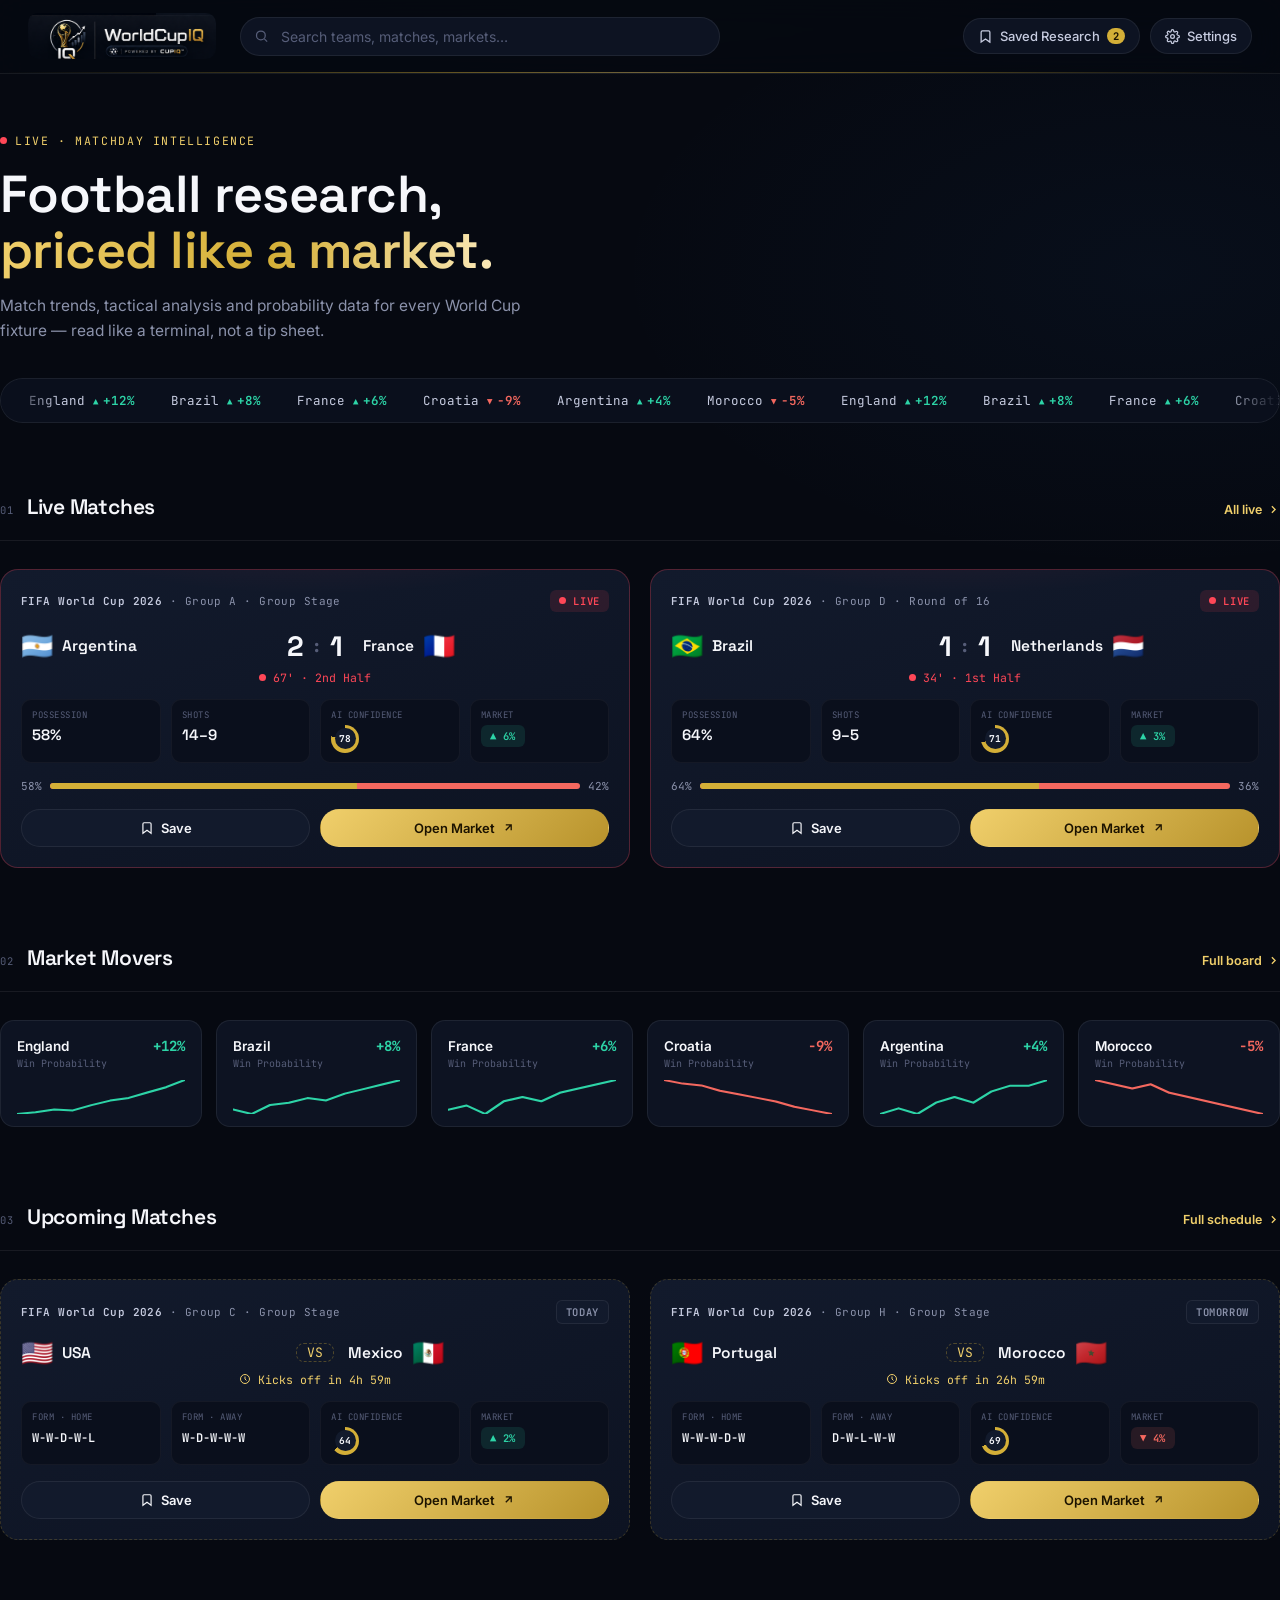
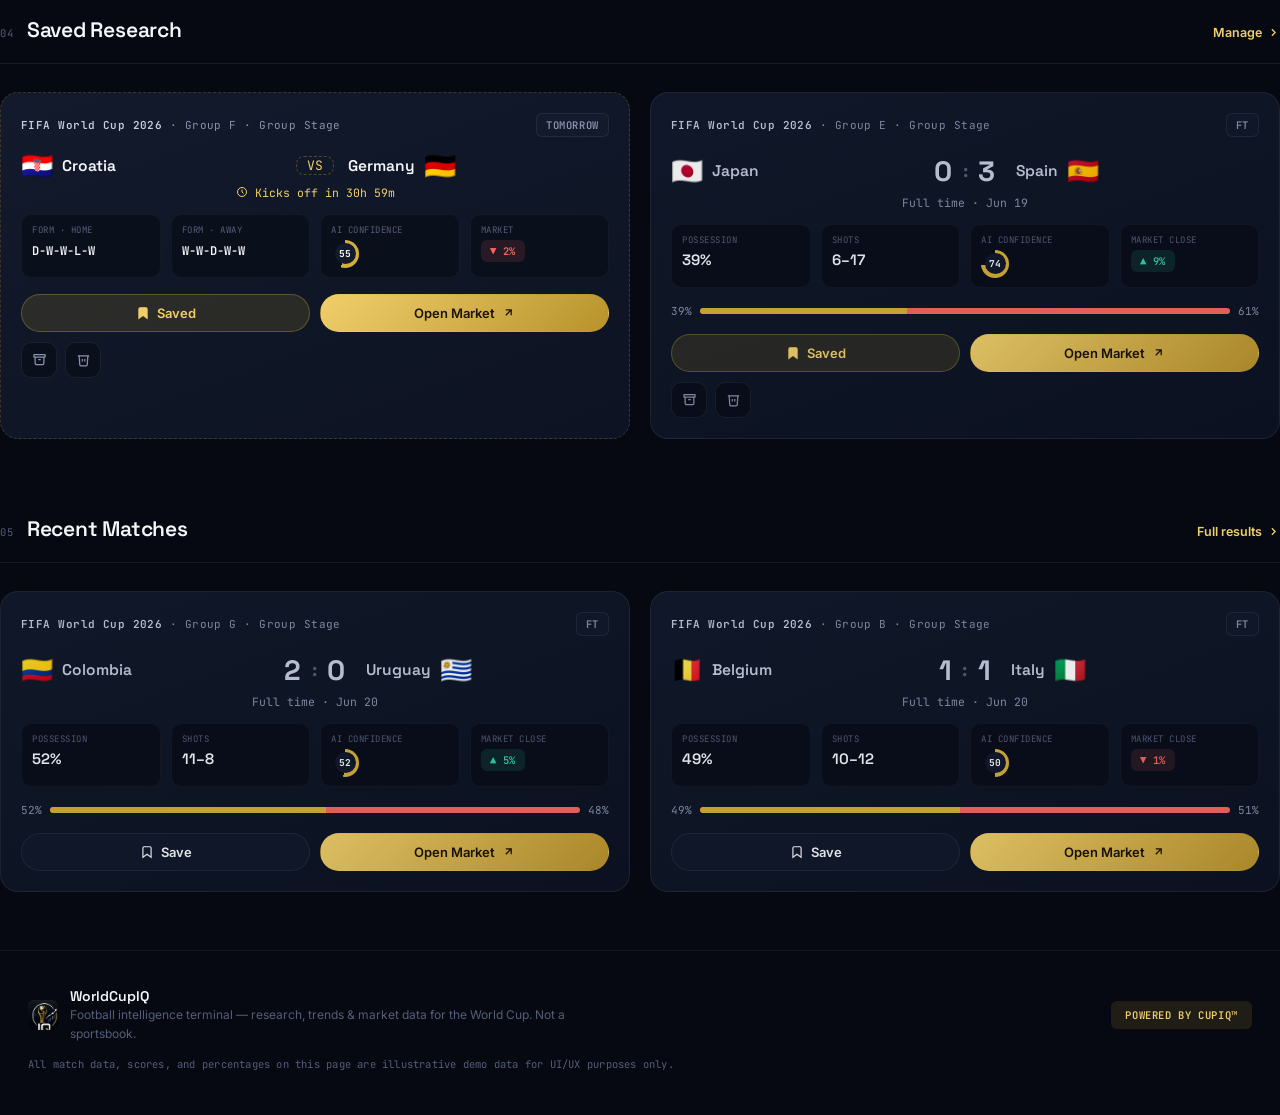
==== commit 56b5b298: "Add WorldCupIQ PWA" ====
--- a/index.html
+++ b/index.html
@@ -10,6 +10,22 @@
 <link rel="preconnect" href="https://fonts.gstatic.com" crossorigin>
 <link href="https://fonts.googleapis.com/css2?family=Space+Grotesk:wght@400;500;600;700&family=Inter:wght@400;500;600;700;800&family=JetBrains+Mono:wght@400;500;600;700&display=swap" rel="stylesheet">
 <link rel="stylesheet" href="css/home.css">
+<link rel="manifest" href="manifest.json">
+
+<link rel="apple-touch-icon"
+      href="assets/icons/apple-touch-icon.png">
+
+<meta name="theme-color"
+      content="#0a0d14">
+
+<meta name="apple-mobile-web-app-capable"
+      content="yes">
+
+<meta name="apple-mobile-web-app-status-bar-style"
+      content="black-translucent">
+
+<meta name="apple-mobile-web-app-title"
+      content="WorldCupIQ">
 </head>
 <body>
 
@@ -130,6 +146,8 @@
   </div>
 </footer>
 
+
+
 <script src="js/home.js"></script>
 </body>
 </html>
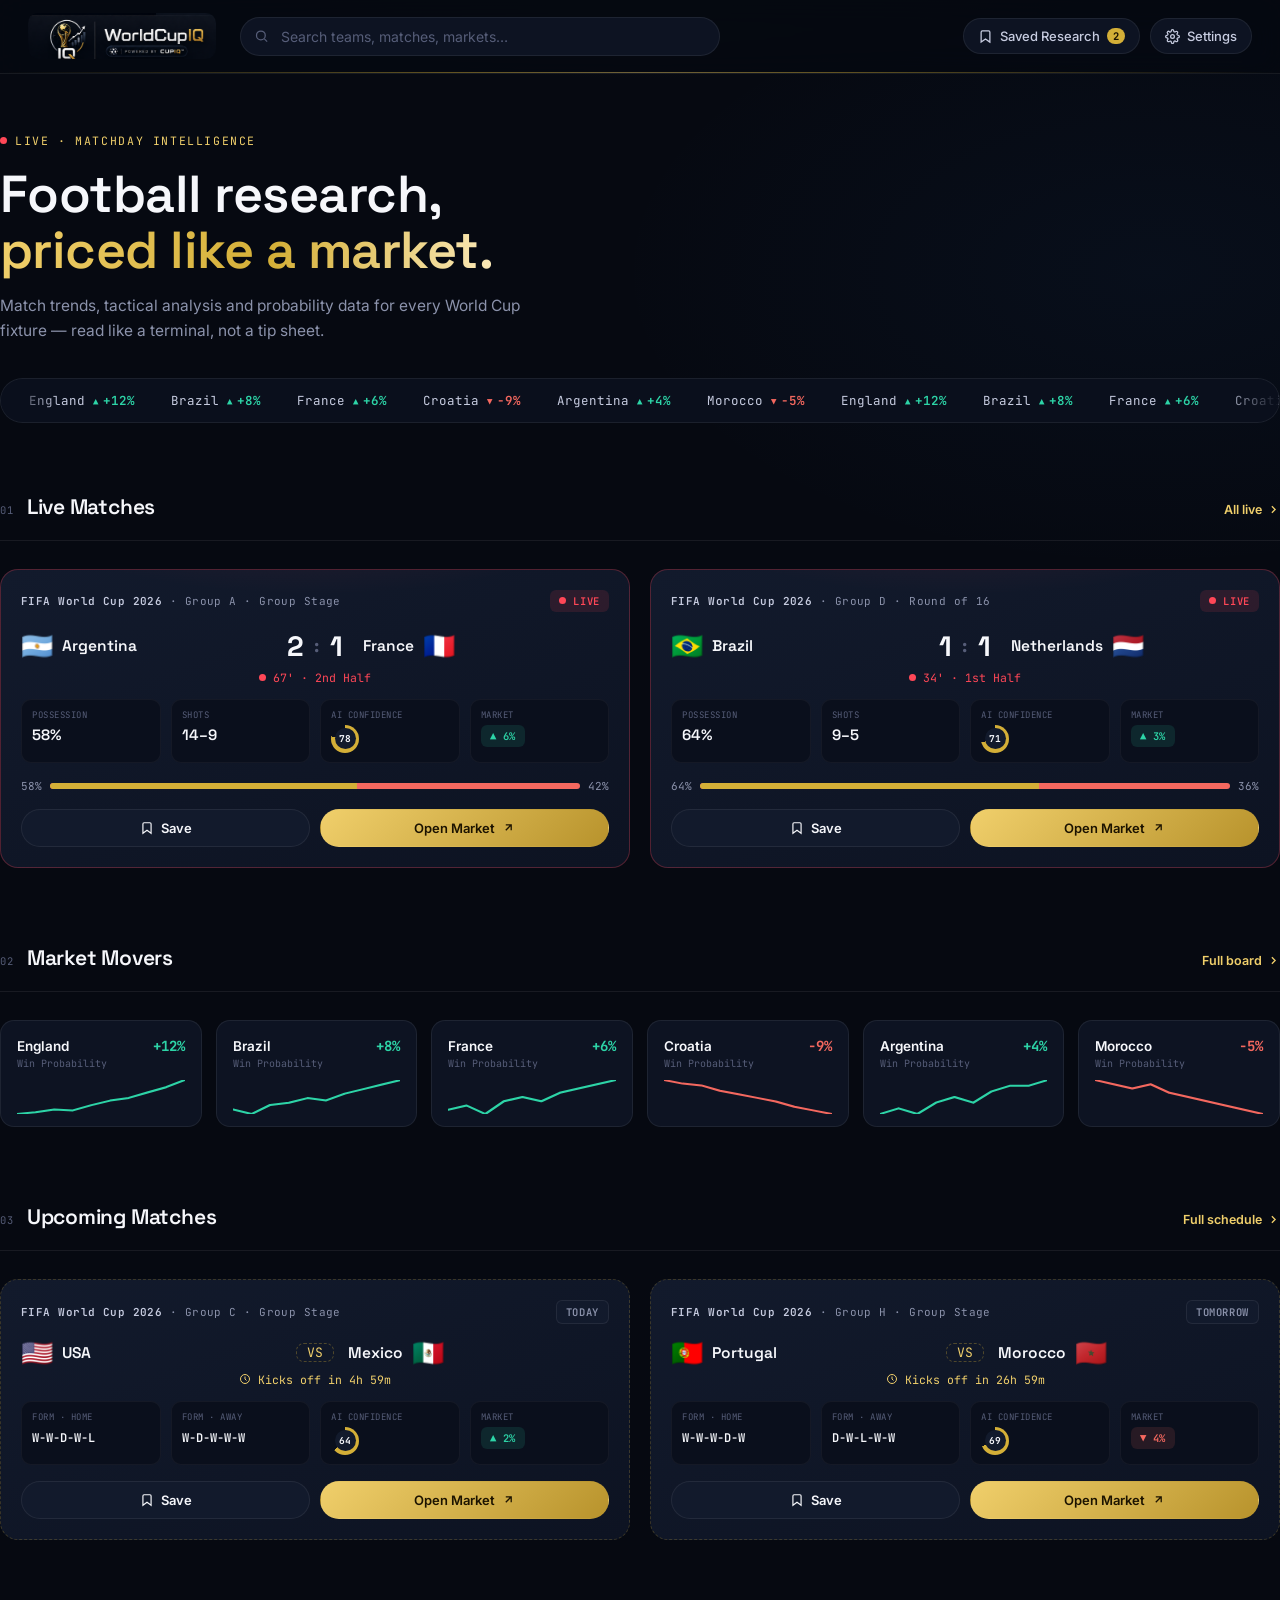
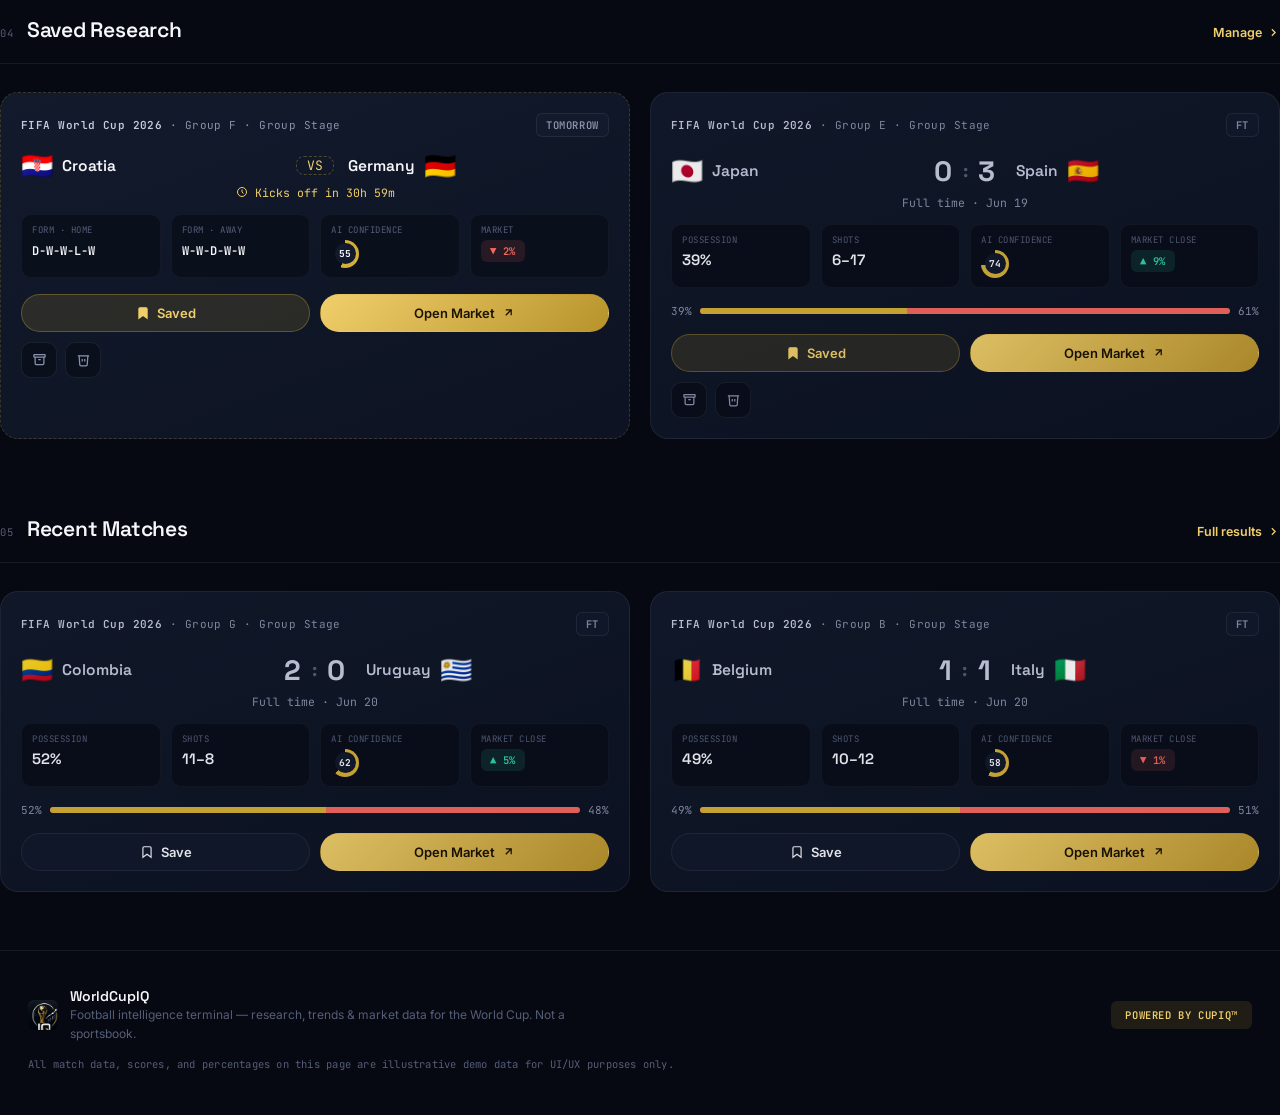
==== commit af7e4010: "u" ====
--- a/index.html
+++ b/index.html
@@ -13,7 +13,7 @@
 <link rel="manifest" href="manifest.json">
 
 <link rel="apple-touch-icon"
-      href="assets/icons/apple-touch-icon.png">
+      href="assets/apple-touch-icon.png">
 
 <meta name="theme-color"
       content="#0a0d14">
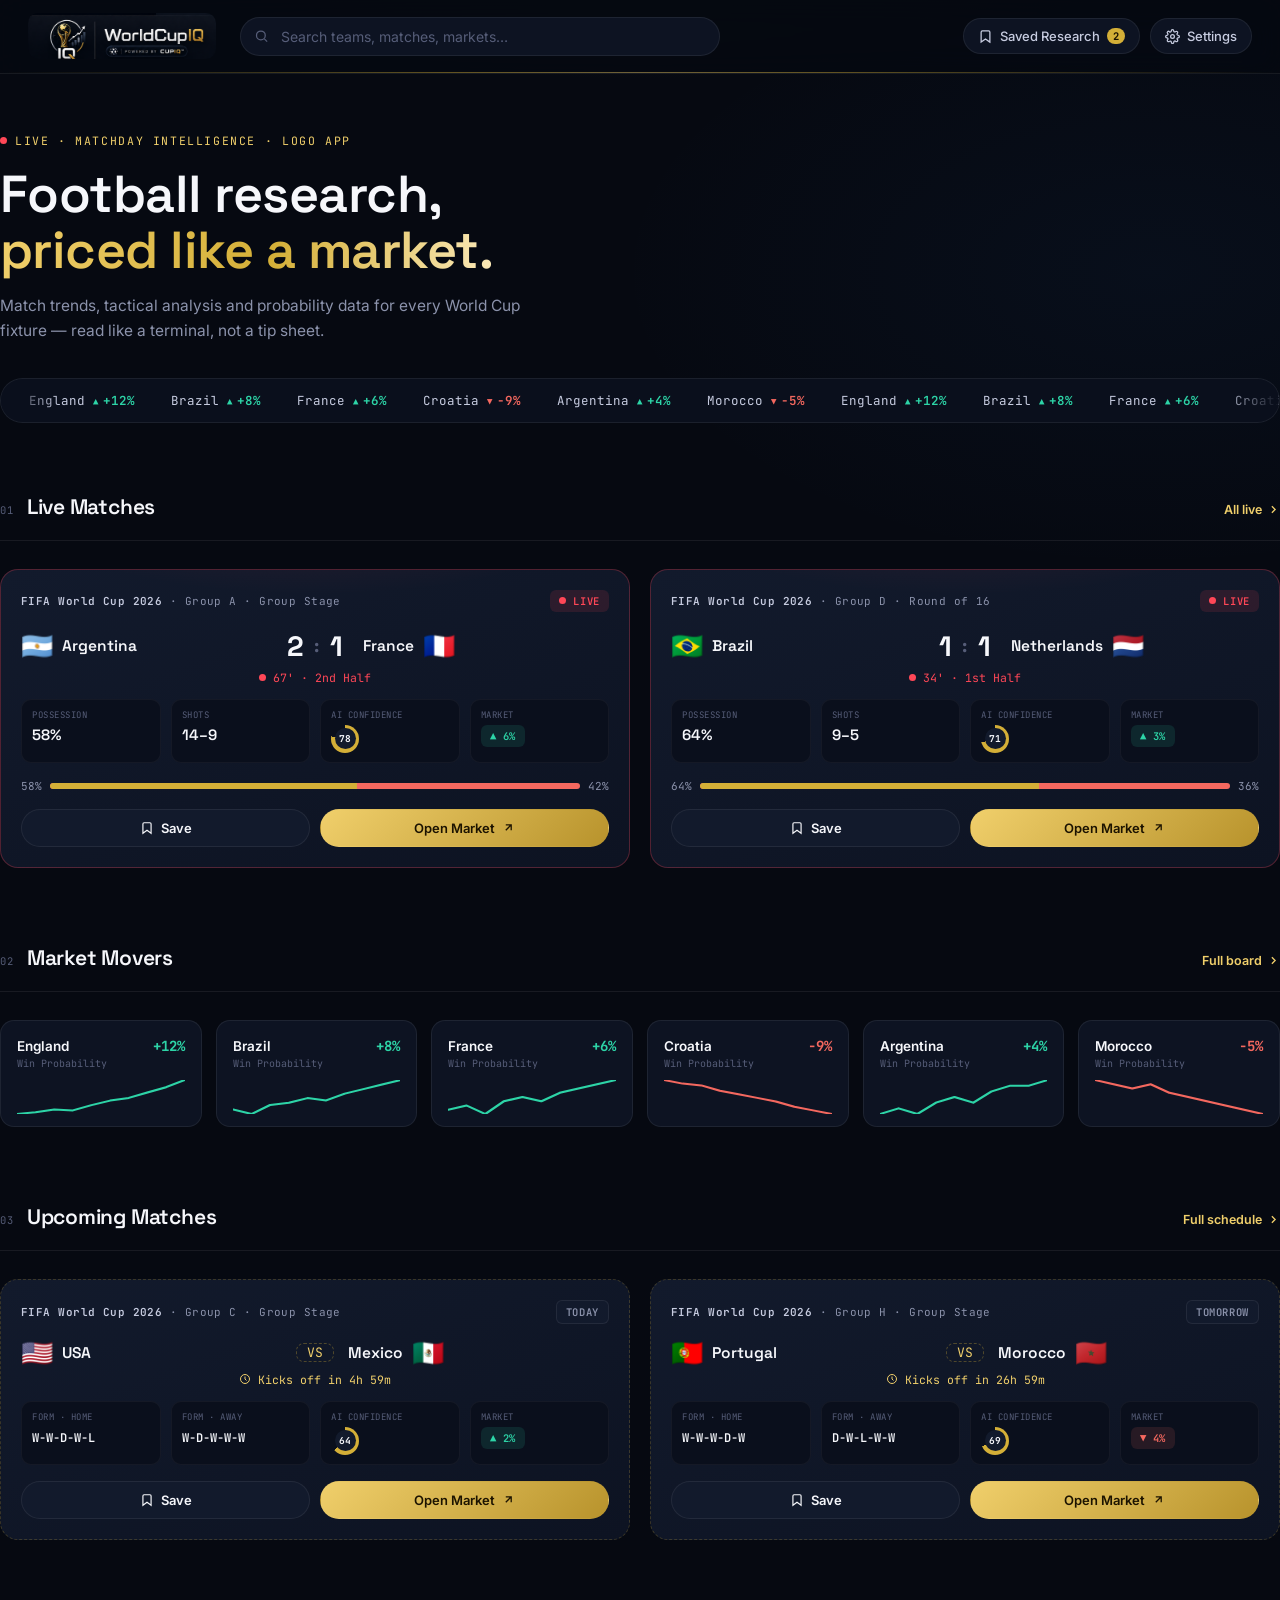
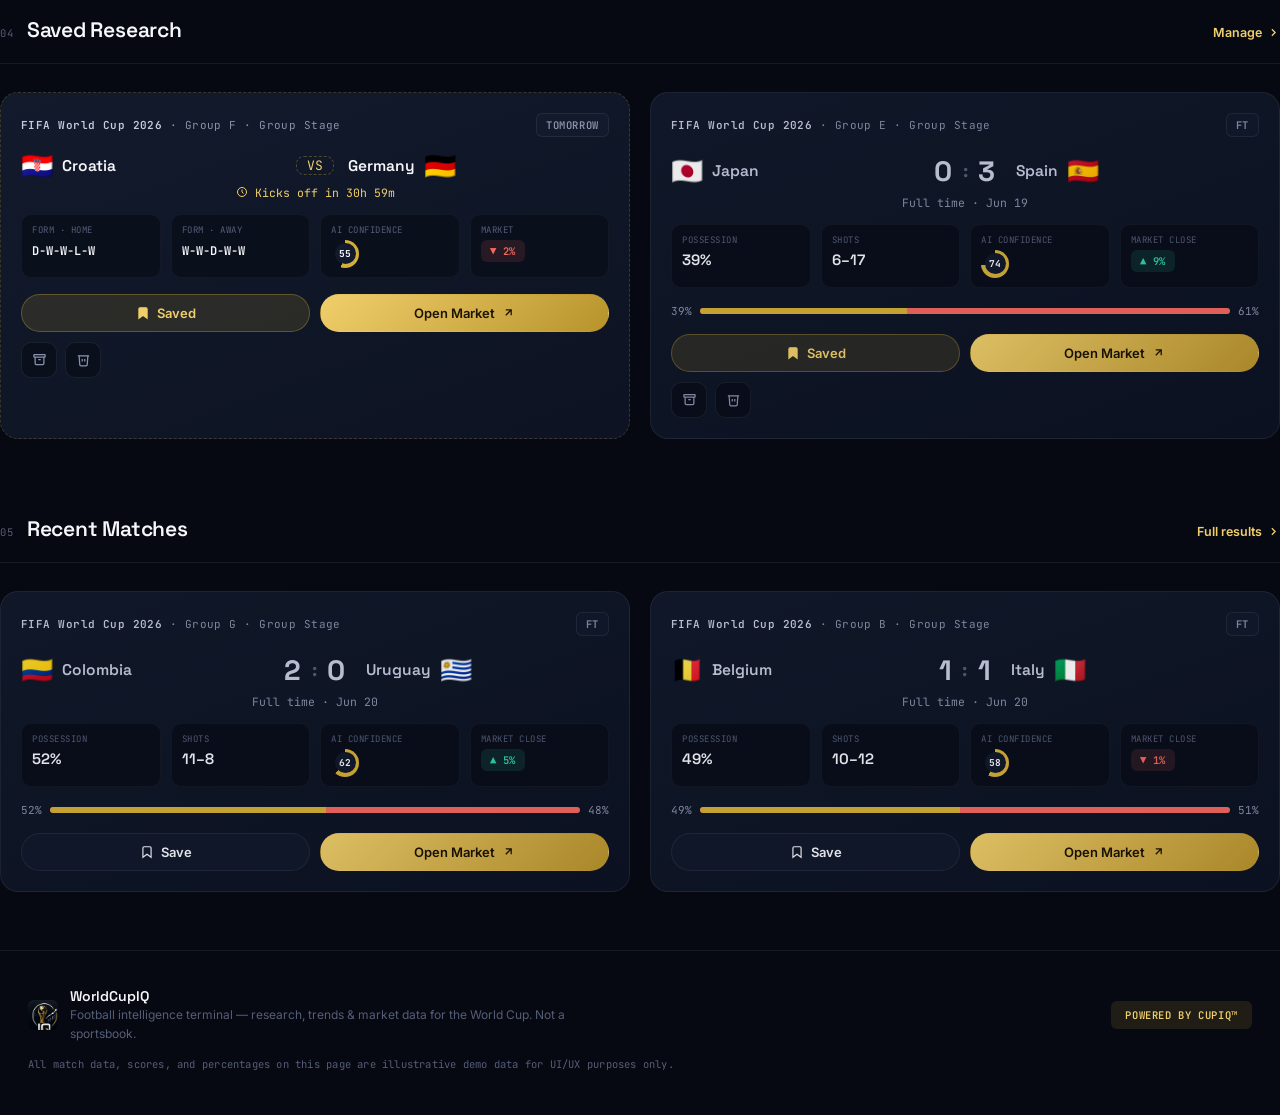
==== commit ff44770b: "s" ====
--- a/index.html
+++ b/index.html
@@ -55,7 +55,7 @@
 <main>
   <!-- HERO -->
   <div class="wrap hero">
-    <div class="hero-eyebrow"><span class="live-dot"></span> Live · Matchday Intelligence</div>
+    <div class="hero-eyebrow"><span class="live-dot"></span> Live · Matchday Intelligence · logo app </div>
     <h1>Football research,<br><span class="accent">priced like a market.</span></h1>
     <p>Match trends, tactical analysis and probability data for every World Cup fixture — read like a terminal, not a tip sheet.</p>
     <div class="ticker-shell">
